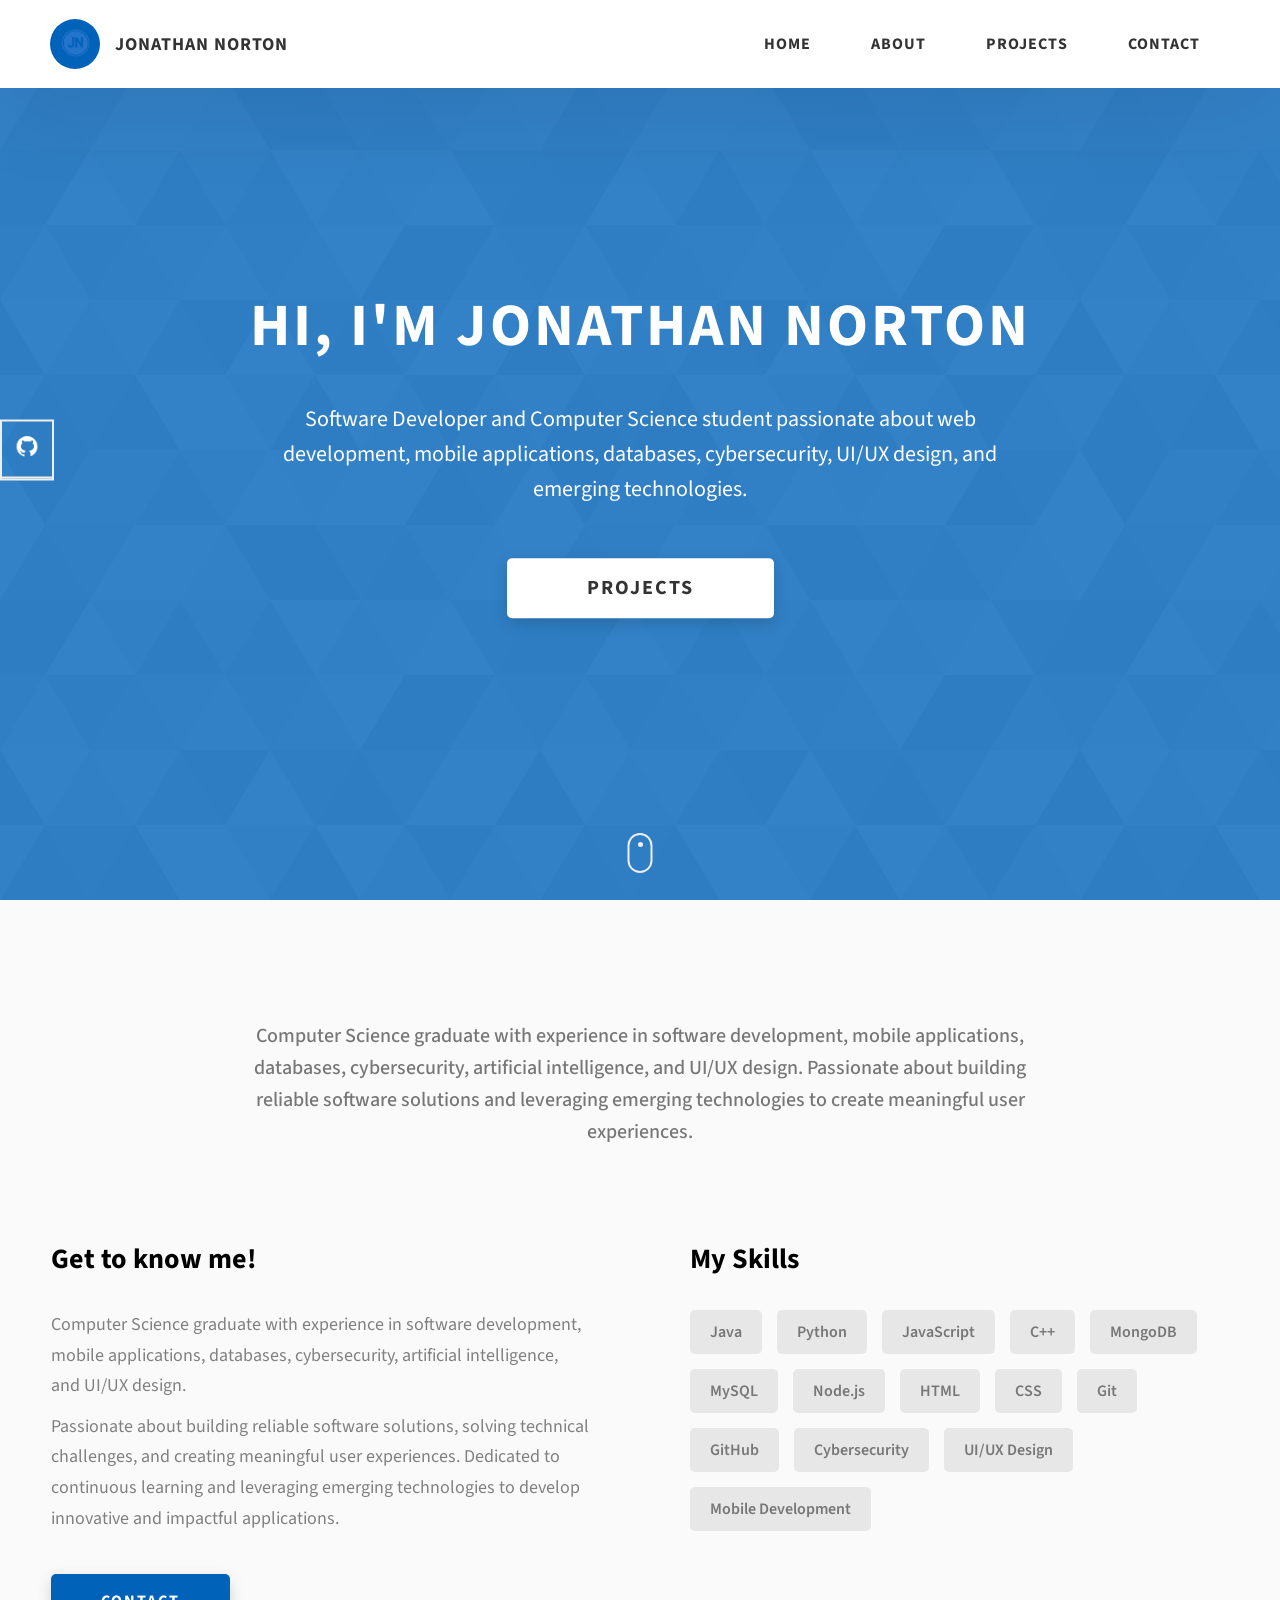
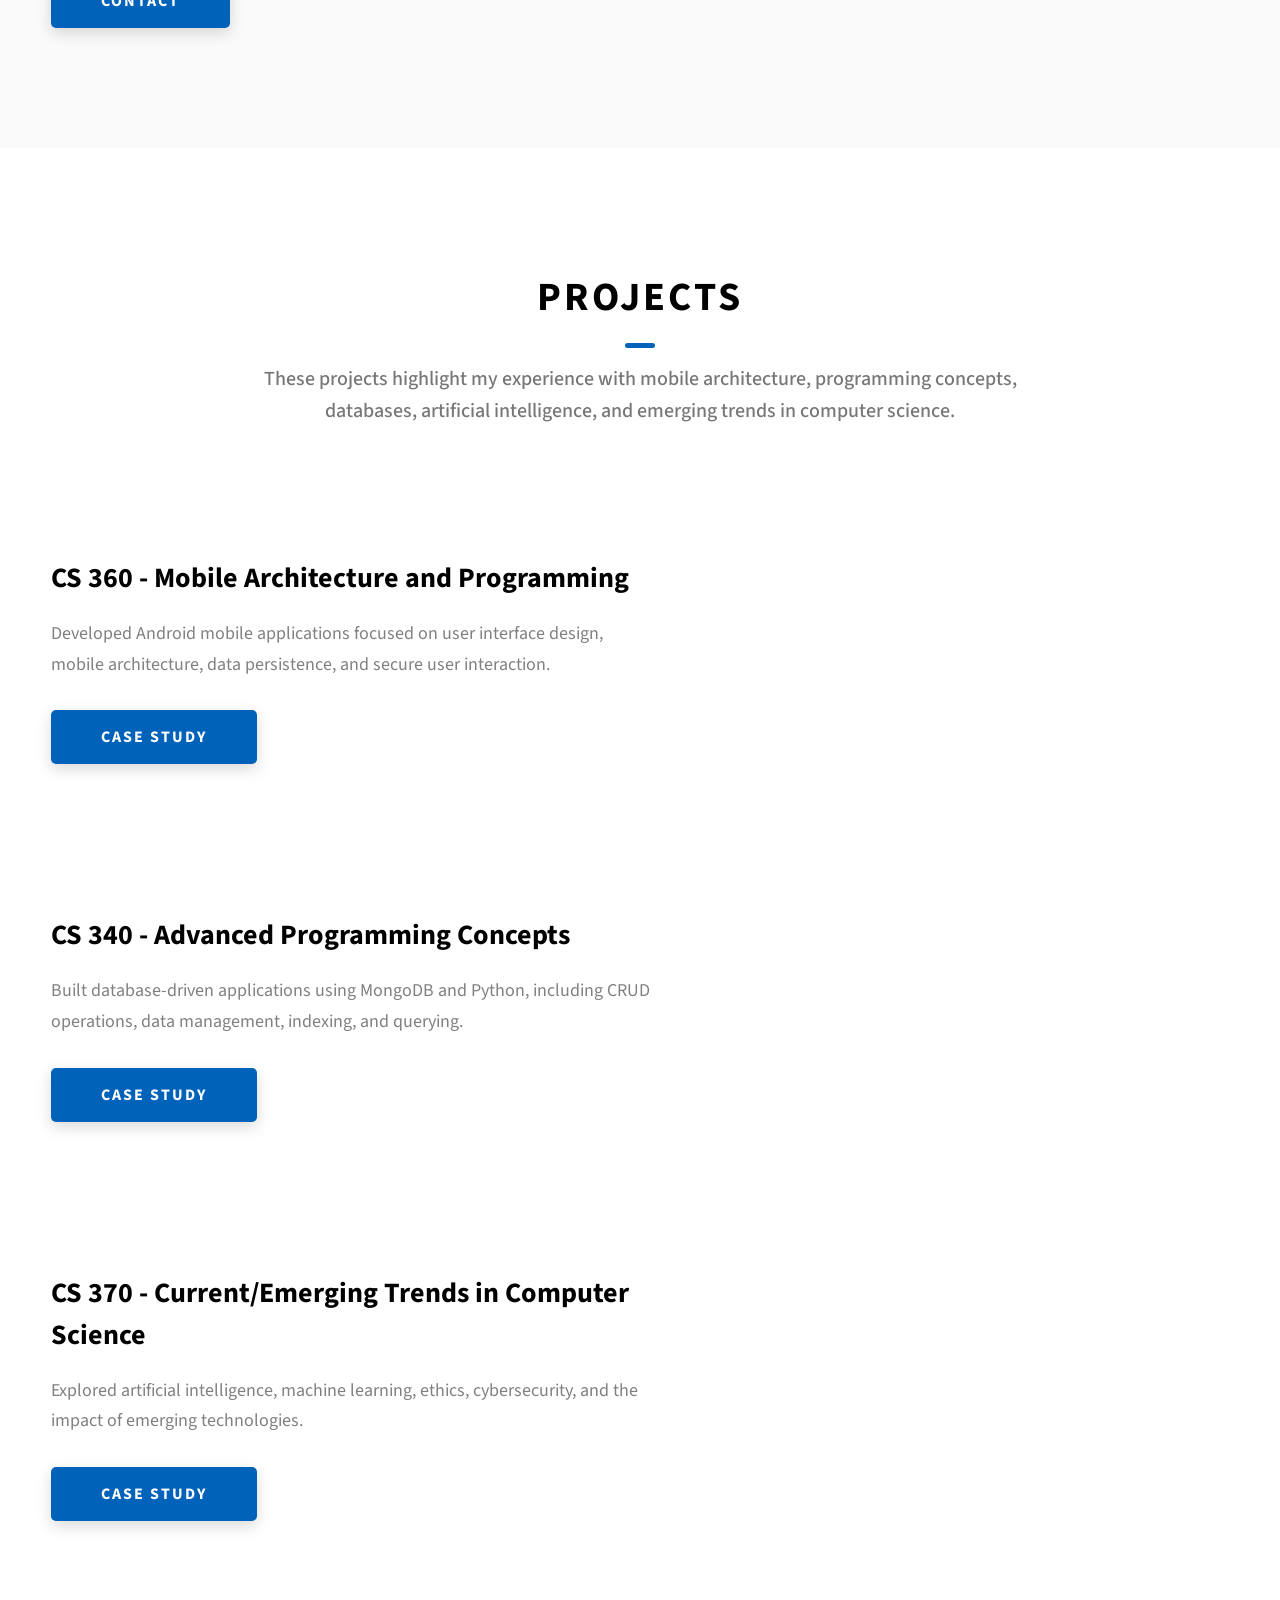
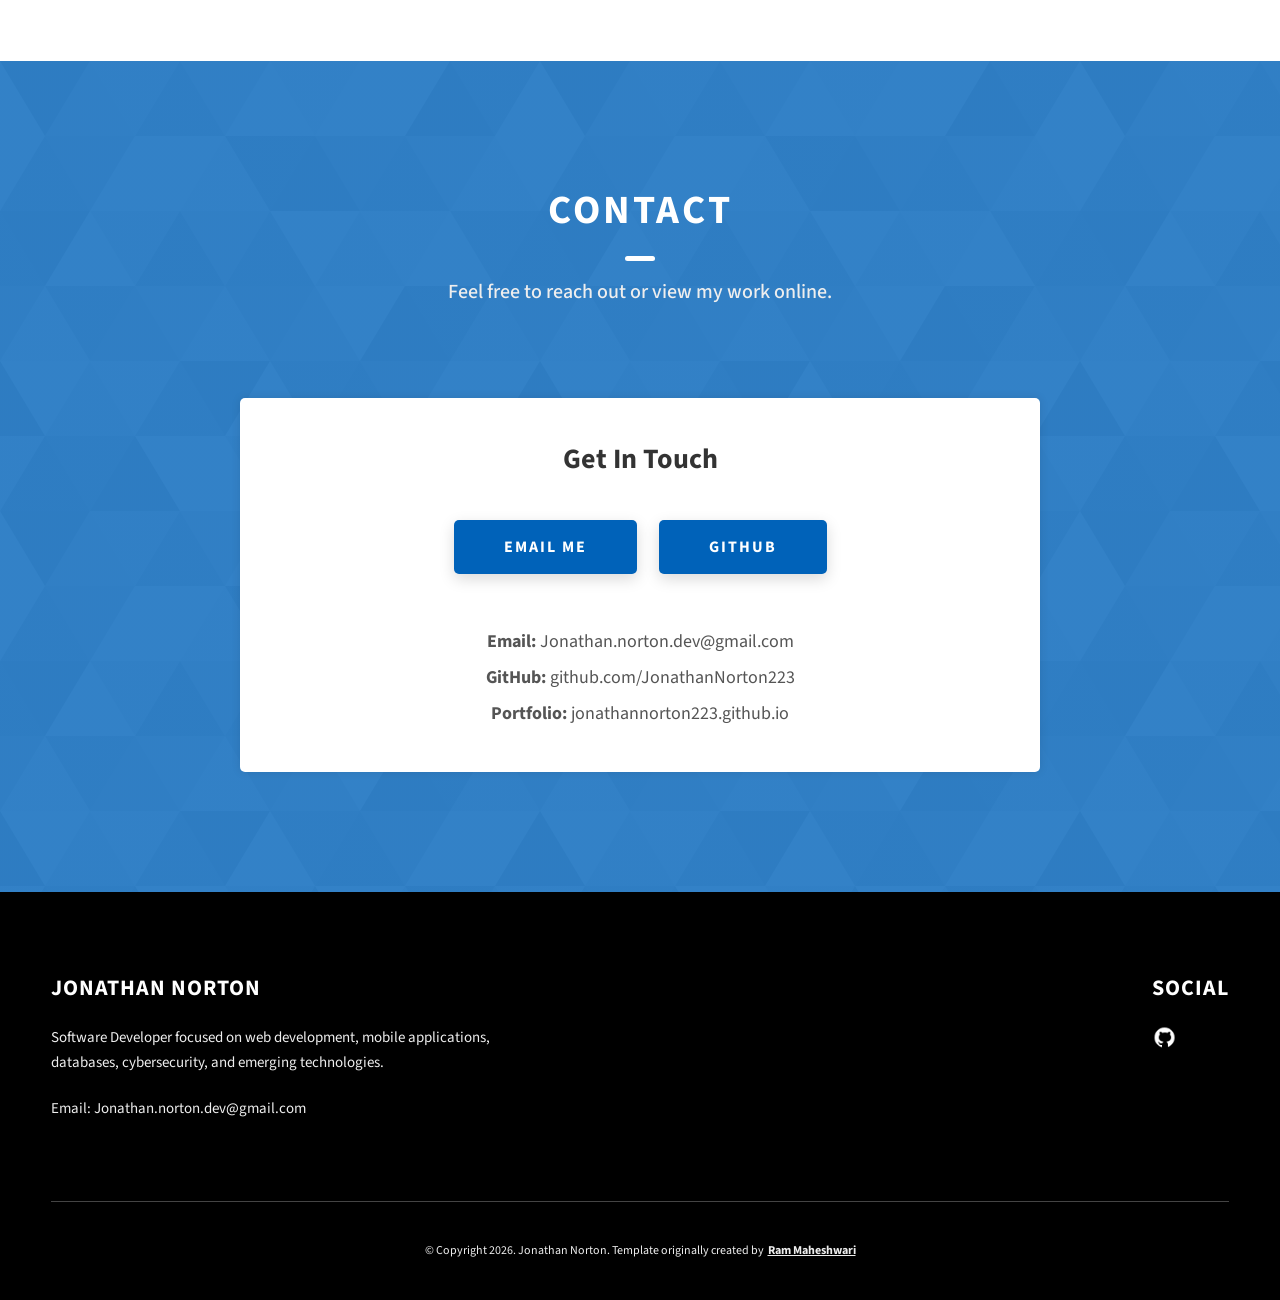
==== index.html @ 24b9eeb7 "Update index.html" ====
<!DOCTYPE html>
<html lang="en">
  <head>
    <meta charset="UTF-8" />
    <meta name="viewport" content="width=device-width, initial-scale=1.0" />
    <meta http-equiv="X-UA-Compatible" content="ie=edge" />
    <title>Jonathan Norton | Software Developer</title>
    <meta
      name="description"
      content="Portfolio website for Jonathan Norton, Software Developer"
    />

    <link rel="stylesheet" href="css/style.css" />

    <link rel="preconnect" href="https://fonts.googleapis.com" />
    <link rel="preconnect" href="https://fonts.gstatic.com" crossorigin />
    <link
      href="https://fonts.googleapis.com/css2?family=Source+Sans+Pro:wght@400;600;700;900&display=swap"
      rel="stylesheet"
    />
  </head>

  <body>
    <header class="header">
      <div class="header__content">
        <div class="header__logo-container">
          <div class="header__logo-img-cont">
            <img
              src="./assets/png/john-doe.png"
              alt="Jonathan Norton Logo Image"
              class="header__logo-img"
            />
          </div>
          <span class="header__logo-sub">Jonathan Norton</span>
        </div>

        <div class="header__main">
          <ul class="header__links">
            <li class="header__link-wrapper">
              <a href="./index.html" class="header__link">Home</a>
            </li>
            <li class="header__link-wrapper">
              <a href="./index.html#about" class="header__link">About</a>
            </li>
            <li class="header__link-wrapper">
              <a href="./index.html#projects" class="header__link">Projects</a>
            </li>
            <li class="header__link-wrapper">
              <a href="./index.html#contact" class="header__link">Contact</a>
            </li>
          </ul>

          <div class="header__main-ham-menu-cont">
            <img
              src="./assets/svg/ham-menu.svg"
              alt="hamburger menu"
              class="header__main-ham-menu"
            />
            <img
              src="./assets/svg/ham-menu-close.svg"
              alt="hamburger menu close"
              class="header__main-ham-menu-close d-none"
            />
          </div>
        </div>
      </div>

      <div class="header__sm-menu">
        <div class="header__sm-menu-content">
          <ul class="header__sm-menu-links">
            <li class="header__sm-menu-link">
              <a href="./index.html">Home</a>
            </li>
            <li class="header__sm-menu-link">
              <a href="./index.html#about">About</a>
            </li>
            <li class="header__sm-menu-link">
              <a href="./index.html#projects">Projects</a>
            </li>
            <li class="header__sm-menu-link">
              <a href="./index.html#contact">Contact</a>
            </li>
          </ul>
        </div>
      </div>
    </header>

    <section class="home-hero">
      <div class="home-hero__content">
        <h1 class="heading-primary">Hi, I'm Jonathan Norton</h1>
        <div class="home-hero__info">
          <p class="text-primary">
            Software Developer and Computer Science student passionate about web
            development, mobile applications, databases, cybersecurity, UI/UX
            design, and emerging technologies.
          </p>
        </div>
        <div class="home-hero__cta">
          <a href="./#projects" class="btn btn--bg">Projects</a>
        </div>
      </div>

      <div class="home-hero__socials">
        <div class="home-hero__social">
          <a
            href="https://github.com/JonathanNorton223"
            class="home-hero__social-icon-link"
            target="_blank"
            rel="noreferrer"
          >
            <img
              src="./assets/png/github-ico.png"
              alt="GitHub icon"
              class="home-hero__social-icon"
            />
          </a>
        </div>
      </div>

      <div class="home-hero__mouse-scroll-cont">
        <div class="mouse"></div>
      </div>
    </section>

    <section id="about" class="about sec-pad">
      <div class="main-container">
        <h2 class="heading heading-sec heading-sec__mb-med">
         <span class="heading-sec__sub">
  Computer Science graduate with experience in software development,
  mobile applications, databases, cybersecurity, artificial intelligence,
  and UI/UX design. Passionate about building reliable software solutions
  and leveraging emerging technologies to create meaningful user
  experiences.
</span>
        </h2>

        <div class="about__content">
          <div class="about__content-main">
            <h3 class="about__content-title">Get to know me!</h3>
            <div class="about__content-details">
             <p class="about__content-details-para">
  Computer Science graduate with experience in software development,
  mobile applications, databases, cybersecurity, artificial
  intelligence, and UI/UX design.
</p>

<p class="about__content-details-para">
  Passionate about building reliable software solutions, solving
  technical challenges, and creating meaningful user experiences.
  Dedicated to continuous learning and leveraging emerging
  technologies to develop innovative and impactful applications.
</p>
            </div>
            <a href="./#contact" class="btn btn--med btn--theme dynamicBgClr">
              Contact
            </a>
          </div>

          <div class="about__content-skills">
            <h3 class="about__content-title">My Skills</h3>
            <div class="skills">
              <div class="skills__skill">Java</div>
              <div class="skills__skill">Python</div>
              <div class="skills__skill">JavaScript</div>
              <div class="skills__skill">C++</div>
              <div class="skills__skill">MongoDB</div>
              <div class="skills__skill">MySQL</div>
              <div class="skills__skill">Node.js</div>
              <div class="skills__skill">HTML</div>
              <div class="skills__skill">CSS</div>
              <div class="skills__skill">Git</div>
              <div class="skills__skill">GitHub</div>
              <div class="skills__skill">Cybersecurity</div>
              <div class="skills__skill">UI/UX Design</div>
              <div class="skills__skill">Mobile Development</div>
            </div>
          </div>
        </div>
      </div>
    </section>

    <section id="projects" class="projects sec-pad">
      <div class="main-container">
        <h2 class="heading heading-sec heading-sec__mb-bg">
          <span class="heading-sec__main">Projects</span>
          <span class="heading-sec__sub">
            These projects highlight my experience with mobile architecture,
            programming concepts, databases, artificial intelligence, and
            emerging trends in computer science.
          </span>
        </h2>

        <div class="projects__content">
          <div class="projects__row">
            <div class="projects__row-content">
              <h3 class="projects__row-content-title">
                CS 360 - Mobile Architecture and Programming
              </h3>
              <p class="projects__row-content-desc">
                Developed Android mobile applications focused on user interface
                design, mobile architecture, data persistence, and secure user
                interaction.
              </p>
              <a
                href="./project-1.html"
                class="btn btn--med btn--theme dynamicBgClr"
                target="_blank"
                rel="noreferrer"
              >
                Case Study
              </a>
            </div>
          </div>

          <div class="projects__row">
            <div class="projects__row-content">
              <h3 class="projects__row-content-title">
                CS 340 - Advanced Programming Concepts
              </h3>
              <p class="projects__row-content-desc">
                Built database-driven applications using MongoDB and Python,
                including CRUD operations, data management, indexing, and
                querying.
              </p>
              <a
                href="./project-2.html"
                class="btn btn--med btn--theme dynamicBgClr"
                target="_blank"
                rel="noreferrer"
              >
                Case Study
              </a>
            </div>
          </div>

          <div class="projects__row">
            <div class="projects__row-content">
              <h3 class="projects__row-content-title">
                CS 370 - Current/Emerging Trends in Computer Science
              </h3>
              <p class="projects__row-content-desc">
                Explored artificial intelligence, machine learning, ethics,
                cybersecurity, and the impact of emerging technologies.
              </p>
              <a
                href="./project-3.html"
                class="btn btn--med btn--theme dynamicBgClr"
                target="_blank"
                rel="noreferrer"
              >
                Case Study
              </a>
            </div>
          </div>
        </div>
      </div>
    </section>

    <section id="contact" class="contact sec-pad dynamicBg">
      <div class="main-container">
        <h2 class="heading heading-sec heading-sec__mb-med">
          <span class="heading-sec__main heading-sec__main--lt">Contact</span>
          <span class="heading-sec__sub heading-sec__sub--lt">
            Feel free to reach out or view my work online.
          </span>
        </h2>

        <div class="contact__form-container" style="text-align: center">
          <h3 style="font-size: 2.8rem; margin-bottom: 3rem; color: #333">
            Get In Touch
          </h3>

          <a
            href="mailto:Jonathan.norton.dev@gmail.com"
            class="btn btn--med btn--theme"
            style="margin: 1rem"
          >
            Email Me
          </a>

          <a
            href="https://github.com/JonathanNorton223"
            target="_blank"
            rel="noreferrer"
            class="btn btn--med btn--theme"
            style="margin: 1rem"
          >
            GitHub
          </a>

          <div
            style="
              margin-top: 4rem;
              font-size: 1.8rem;
              color: #555;
              line-height: 2;
            "
          >
            <p><strong>Email:</strong> Jonathan.norton.dev@gmail.com</p>

            <p>
              <strong>GitHub:</strong>
              <a
                href="https://github.com/JonathanNorton223"
                target="_blank"
                rel="noreferrer"
              >
                github.com/JonathanNorton223
              </a>
            </p>

            <p>
              <strong>Portfolio:</strong>
              <a
                href="https://jonathannorton223.github.io"
                target="_blank"
                rel="noreferrer"
              >
                jonathannorton223.github.io
              </a>
            </p>
          </div>
        </div>
      </div>
    </section>

    <footer class="main-footer">
      <div class="main-container">
        <div class="main-footer__upper">
          <div class="main-footer__row main-footer__row-1">
            <h2 class="heading heading-sm main-footer__heading-sm">
              <span>Social</span>
            </h2>

            <div class="main-footer__social-cont">
              <a
                target="_blank"
                rel="noreferrer"
                href="https://github.com/JonathanNorton223"
              >
                <img
                  class="main-footer__icon"
                  src="./assets/png/github-ico.png"
                  alt="GitHub icon"
                />
              </a>
            </div>
          </div>

          <div class="main-footer__row main-footer__row-2">
            <h4 class="heading heading-sm text-lt">Jonathan Norton</h4>
            <p class="main-footer__short-desc">
              Software Developer focused on web development, mobile
              applications, databases, cybersecurity, and emerging technologies.
            </p>
            <p class="main-footer__short-desc">
              Email: Jonathan.norton.dev@gmail.com
            </p>
          </div>
        </div>

        <div class="main-footer__lower">
          &copy; Copyright 2026. Jonathan Norton.
          Template originally created by
          <a rel="noreferrer" target="_blank" href="https://rammaheshwari.com">
            Ram Maheshwari
          </a>
        </div>
      </div>
    </footer>

    <script src="./index.js"></script>
  </body>
</html>
---- css/style.css ----
/*
0 - 600px:      Phone
600 - 900px:    Tablet portrait
900 - 1200px:   Tablet landscape
[1200 - 1800] is where our normal styles apply
1800px + :      Big desktop
$breakpoint arguement choices:
- phone
- tab-port
- tab-land
- big-desktop

Inside media queries 1em is always 16px i.e 1em = 16px at every screen size only inside media queries
*/
*,
*::after,
*::before {
  margin: 0;
  padding: 0;
  box-sizing: inherit;
  font-family: inherit; }

html {
  font-size: 62.5%;
  scroll-behavior: smooth; }
  @media only screen and (max-width: 75em) {
    html {
      font-size: 59%; } }
  @media only screen and (max-width: 56.25em) {
    html {
      font-size: 56%; } }
  @media only screen and (min-width: 112.5em) {
    html {
      font-size: 65%; } }

body {
  box-sizing: border-box;
  position: relative;
  line-height: 1.5;
  font-family: sans-serif;
  overflow-x: hidden;
  overflow-y: scroll;
  font-family: 'Source Sans Pro', sans-serif; }

a {
  text-decoration: none;
  color: inherit; }

li {
  list-style: none; }

input:focus,
button:focus,
a:focus,
textarea:focus {
  outline: none; }

button {
  border: none;
  cursor: pointer; }

textarea {
  resize: none; }

.heading-primary {
  font-size: 6rem;
  text-transform: uppercase;
  letter-spacing: 3px;
  text-align: center; }
  @media only screen and (max-width: 37.5em) {
    .heading-primary {
      font-size: 4.5rem; } }

.heading-sec__mb-bg {
  margin-bottom: 11rem; }
  @media only screen and (max-width: 56.25em) {
    .heading-sec__mb-bg {
      margin-bottom: 8rem; } }

.heading-sec__mb-med {
  margin-bottom: 9rem; }
  @media only screen and (max-width: 56.25em) {
    .heading-sec__mb-med {
      margin-bottom: 8rem; } }

.heading-sec__main {
  display: block;
  font-size: 4rem;
  text-transform: uppercase;
  letter-spacing: 1px;
  letter-spacing: 3px;
  text-align: center;
  margin-bottom: 3.5rem;
  position: relative; }
  .heading-sec__main--lt {
    color: #fff; }
    .heading-sec__main--lt::after {
      content: '';
      background: #fff !important; }
  .heading-sec__main::after {
    content: '';
    position: absolute;
    top: calc(100% + 1.5rem);
    height: 5px;
    width: 3rem;
    background: #0062b9;
    left: 50%;
    transform: translateX(-50%);
    border-radius: 5px; }
    @media only screen and (max-width: 37.5em) {
      .heading-sec__main::after {
        top: calc(100% + 1.2rem); } }

.heading-sec__sub {
  display: block;
  text-align: center;
  color: #777;
  font-size: 2rem;
  font-weight: 500;
  max-width: 80rem;
  margin: auto;
  line-height: 1.6; }
  @media only screen and (max-width: 37.5em) {
    .heading-sec__sub {
      font-size: 1.8rem; } }
  .heading-sec__sub--lt {
    color: #eee; }

.heading-sm {
  font-size: 2.2rem;
  text-transform: uppercase;
  letter-spacing: 1px; }

.main-container {
  max-width: 120rem;
  margin: auto;
  width: 92%; }

.btn {
  background: #fff;
  color: #333;
  text-transform: uppercase;
  letter-spacing: 2px;
  display: inline-block;
  font-weight: 700;
  border-radius: 5px;
  box-shadow: 0 5px 15px 0 rgba(0, 0, 0, 0.15);
  transition: transform .3s; }
  .btn:hover {
    transform: translateY(-3px); }
  .btn--bg {
    padding: 1.5rem 8rem;
    font-size: 2rem; }
  .btn--med {
    padding: 1.5rem 5rem;
    font-size: 1.6rem; }
  .btn--theme {
    background: #0062b9;
    color: #fff; }
  .btn--theme-inv {
    color: #0062b9;
    background: #fff;
    border: 2px solid #0062b9;
    box-shadow: none;
    padding: calc(1.5rem - 2px) calc(5rem - 2px); }

.sec-pad {
  padding: 12rem 0; }
  @media only screen and (max-width: 56.25em) {
    .sec-pad {
      padding: 8rem 0; } }

.text-primary {
  color: #fff;
  font-size: 2.2rem;
  text-align: center;
  width: 100%;
  line-height: 1.6; }
  @media only screen and (max-width: 37.5em) {
    .text-primary {
      font-size: 2rem; } }

.d-none {
  display: none; }

.home-hero {
  color: #fff;
  background: linear-gradient(to right, rgba(0, 98, 185, 0.8), rgba(0, 98, 185, 0.8)), url(../../assets/svg/common-bg.svg);
  background-position: center;
  height: 100vh;
  min-height: 80rem;
  max-height: 120rem;
  position: relative; }
  @media only screen and (max-width: 37.5em) {
    .home-hero {
      height: unset;
      min-height: unset; } }
  .home-hero__socials {
    position: absolute;
    top: 50%;
    border: 2px solid #eee;
    border-left: 2px solid #eee;
    transform: translateY(-50%); }
    @media only screen and (max-width: 56.25em) {
      .home-hero__socials {
        display: none; } }
  .home-hero__mouse-scroll-cont {
    position: absolute;
    bottom: 3%;
    left: 50%;
    transform: translateX(-50%); }
    @media only screen and (max-width: 37.5em) {
      .home-hero__mouse-scroll-cont {
        display: none; } }
  .home-hero__social {
    width: 5rem; }
  .home-hero__social-icon-link {
    width: 100%;
    display: block;
    padding: 1.2rem;
    border-bottom: 2px solid #eee;
    transition: background .3s; }
    .home-hero__social-icon-link:hover {
      background: rgba(255, 255, 255, 0.1); }
    .home-hero__social-icon-link--bd-none {
      border-bottom: 0; }
  .home-hero__social-icon {
    width: 100%; }
  .home-hero__content {
    position: absolute;
    top: 50%;
    left: 50%;
    transform: translate(-50%, -50%);
    max-width: 90rem;
    width: 92%; }
    @media only screen and (max-width: 37.5em) {
      .home-hero__content {
        padding: 19rem 0 13rem 0;
        margin: auto;
        position: static;
        transform: translate(0, 0); } }
  .home-hero__info {
    margin: 3rem auto 0 auto;
    max-width: 80rem; }
  .home-hero__cta {
    margin-top: 5rem;
    text-align: center; }

.about {
  background: #fafafa; }
  .about__content {
    display: grid;
    grid-template-columns: 1fr 1fr;
    grid-gap: 10rem; }
    @media only screen and (max-width: 56.25em) {
      .about__content {
        grid-template-columns: 1fr;
        grid-gap: 8rem; } }
    .about__content-title {
      font-weight: 700;
      font-size: 2.8rem;
      margin-bottom: 3rem; }
      @media only screen and (max-width: 37.5em) {
        .about__content-title {
          font-size: 2.4rem; } }
    .about__content-details-para {
      font-size: 1.8rem;
      color: grey;
      max-width: 60rem;
      line-height: 1.7;
      margin-bottom: 1rem; }
      .about__content-details-para--hl {
        font-weight: 700;
        margin: 0 3px; }
      .about__content-details-para:last-child {
        margin-bottom: 4rem; }

.projects__row {
  display: grid;
  grid-template-columns: 1.5fr 1fr;
  grid-gap: 5rem;
  margin-bottom: 11rem; }
  @media only screen and (max-width: 56.25em) {
    .projects__row {
      grid-template-columns: 1fr;
      grid-gap: 2rem;
      margin-bottom: 8rem; } }
  @media only screen and (max-width: 56.25em) {
    .projects__row {
      text-align: center; } }
  .projects__row:last-child {
    margin-bottom: 0; }
  .projects__row-img-cont {
    overflow: hidden; }
  .projects__row-img {
    width: 100%;
    display: block;
    object-fit: cover; }
  .projects__row-content {
    padding: 2rem 0;
    display: flex;
    justify-content: center;
    flex-direction: column;
    align-items: flex-start; }
    @media only screen and (max-width: 56.25em) {
      .projects__row-content {
        align-items: center; } }
    .projects__row-content-title {
      font-weight: 700;
      font-size: 2.8rem;
      margin-bottom: 2rem; }
      @media only screen and (max-width: 37.5em) {
        .projects__row-content-title {
          font-size: 2.4rem; } }
    .projects__row-content-desc {
      font-size: 1.8rem;
      color: grey;
      max-width: 60rem;
      line-height: 1.7;
      margin-bottom: 3rem; }
      @media only screen and (max-width: 37.5em) {
        .projects__row-content-desc {
          font-size: 1.7rem; } }

.contact {
  background: linear-gradient(to right, rgba(0, 98, 185, 0.8), rgba(0, 98, 185, 0.8)), url(../../assets/svg/common-bg.svg);
  background-size: cover;
  background-position: center; }
  .contact__form-container {
    box-shadow: 0 0 10px rgba(0, 0, 0, 0.1);
    background: white;
    padding: 4rem;
    margin-top: 6rem;
    max-width: 80rem;
    text-align: right;
    width: 95%;
    border-radius: 5px;
    margin: 5rem auto 0 auto; }
    @media only screen and (max-width: 37.5em) {
      .contact__form-container {
        padding: 3rem; } }
  .contact__form-field {
    margin-bottom: 4rem; }
    @media only screen and (max-width: 37.5em) {
      .contact__form-field {
        margin-bottom: 3rem; } }
  .contact__form-label {
    color: #666;
    font-size: 1.4rem;
    letter-spacing: 1px;
    font-weight: 700;
    margin-bottom: 1rem;
    display: block;
    text-align: left; }
  .contact__form-input {
    color: #333;
    padding: 2rem;
    width: 100%;
    border: 1px solid #ebebeb;
    font-size: 1.6rem;
    letter-spacing: 0px;
    background: #f0f0f0;
    border-radius: 5px;
    font-weight: 600;
    /* Code for Modern Browsers */
    /* Code for WebKit, Blink, Edge */
    /* Code for Internet Explorer 10-11 */
    /* Code for Microsoft Edge */
    /* Code for Mozilla Firefox 4 to 18 */
    /* Code for Mozilla Firefox 19+ */ }
    .contact__form-input::placeholder {
      color: #999;
      font-weight: 600;
      font-size: 1.6rem; }
    .contact__form-input::-webkit-input-placeholder {
      color: #999;
      font-weight: 600;
      font-size: 1.6rem; }
    .contact__form-input:-ms-input-placeholder {
      color: #999;
      font-weight: 600;
      font-size: 1.6rem; }
    .contact__form-input::-ms-input-placeholder {
      color: #999;
      font-weight: 600;
      font-size: 1.6rem; }
    .contact__form-input:-moz-placeholder {
      opacity: 1;
      color: #999;
      font-weight: 600;
      font-size: 1.6rem; }
    .contact__form-input::-moz-placeholder {
      opacity: 1;
      color: #999;
      font-weight: 600;
      font-size: 1.6rem; }
  .contact__btn {
    width: 30%;
    padding: 2rem 4rem;
    font-size: 1.6rem; }
    @media only screen and (max-width: 37.5em) {
      .contact__btn {
        width: 100%; } }

.project-cs-hero {
  color: #fff;
  background: linear-gradient(to right, rgba(0, 98, 185, 0.8), rgba(0, 98, 185, 0.8)), url(../../assets/svg/common-bg.svg);
  background-size: cover;
  background-position: center;
  position: relative; }
  @media only screen and (max-width: 37.5em) {
    .project-cs-hero {
      height: unset;
      min-height: unset; } }
  .project-cs-hero__content {
    padding: 25rem 0 17rem 0;
    max-width: 90rem;
    width: 92%;
    margin: auto; }
    @media only screen and (max-width: 37.5em) {
      .project-cs-hero__content {
        padding: 19rem 0 13rem 0;
        margin: auto;
        position: static;
        transform: translate(0, 0); } }
  .project-cs-hero__info {
    margin: 3rem auto 0 auto;
    max-width: 80rem; }
  .project-cs-hero__cta {
    margin-top: 5rem;
    text-align: center; }

.project-details__content {
  padding: 8rem 0;
  max-width: 90rem;
  margin: auto; }
  .project-details__content-title {
    font-weight: 700;
    font-size: 2.8rem;
    margin-bottom: 3rem; }
    @media only screen and (max-width: 37.5em) {
      .project-details__content-title {
        font-size: 2.4rem; } }

.project-details__showcase-img-cont {
  width: 100%;
  margin-bottom: 6rem; }

.project-details__showcase-img {
  width: 100%; }

.project-details__content-main {
  width: 100%;
  max-width: 70rem;
  margin: auto; }

.project-details__desc {
  margin: 0 0 7rem 0; }
  .project-details__desc-para {
    font-size: 1.8rem;
    line-height: 1.7;
    color: grey;
    margin-bottom: 2rem; }

.project-details__tools-used {
  margin: 0 0 7rem 0; }
  .project-details__tools-used-list {
    display: flex;
    flex-wrap: wrap; }
  .project-details__tools-used-item {
    padding: 1rem 2rem;
    margin-bottom: 1.5rem;
    margin-right: 1.5rem;
    font-size: 1.6rem;
    background: rgba(153, 153, 153, 0.2);
    border-radius: 5px;
    font-weight: 600;
    color: #777; }

.project-details__links {
  margin: 0 0; }
  .project-details__links-btn {
    margin-right: 2rem; }
    @media only screen and (max-width: 37.5em) {
      .project-details__links-btn {
        margin-right: 0;
        width: 70%;
        margin-bottom: 2rem;
        text-align: center; } }
    .project-details__links-btn:last-child {
      margin: 0; }
      @media only screen and (max-width: 37.5em) {
        .project-details__links-btn:last-child {
          margin: 0; } }

.header {
  position: fixed;
  width: 100%;
  z-index: 1000;
  background: #000;
  background: #fff;
  box-shadow: 0 10px 100px rgba(0, 0, 0, 0.1); }
  .header__content {
    display: flex;
    align-items: center;
    justify-content: space-between;
    padding: 1rem 5rem; }
    @media only screen and (max-width: 56.25em) {
      .header__content {
        padding: 0 2rem; } }
  .header__logo-container {
    display: flex;
    align-items: center;
    cursor: pointer;
    color: #333;
    transition: color .3s; }
    .header__logo-container:hover {
      color: #0062b9; }
  .header__logo-img-cont {
    width: 5rem;
    height: 5rem;
    border-radius: 50px;
    overflow: hidden;
    margin-right: 1.5rem;
    background: #0062b9; }
    @media only screen and (max-width: 56.25em) {
      .header__logo-img-cont {
        width: 4.5rem;
        height: 4.5rem;
        margin-right: 1.2rem; } }
  .header__logo-img {
    width: 100%;
    height: 100%;
    object-fit: cover;
    object-position: center;
    display: block; }
  .header__logo-sub {
    font-size: 1.8rem;
    text-transform: uppercase;
    font-weight: 700;
    letter-spacing: 1px; }
  .header__links {
    display: flex; }
    @media only screen and (max-width: 37.5em) {
      .header__links {
        display: none; } }
  .header__link {
    padding: 2.2rem 3rem;
    display: inline-block;
    font-size: 1.6rem;
    color: #333;
    text-transform: uppercase;
    letter-spacing: 1px;
    font-weight: 700;
    transition: color .3s; }
    .header__link:hover {
      color: #0062b9; }
    @media only screen and (max-width: 56.25em) {
      .header__link {
        padding: 3rem 1.8rem;
        font-size: 1.5rem; } }
  .header__main-ham-menu-cont {
    display: none;
    width: 3rem;
    padding: 2.2rem 0; }
    @media only screen and (max-width: 37.5em) {
      .header__main-ham-menu-cont {
        display: block; } }
  .header__main-ham-menu {
    width: 100%; }
  .header__main-ham-menu-close {
    width: 100%; }
  .header__sm-menu {
    background: #fff;
    position: absolute;
    width: 100%;
    top: 100%;
    visibility: hidden;
    opacity: 0;
    transition: all .3s;
    box-shadow: 0px 5px 5px 0px rgba(0, 0, 0, 0.1);
    -webkit-box-shadow: 0px 5px 5px 0px rgba(0, 0, 0, 0.1);
    -moz-box-shadow: 0px 5px 5px 0px rgba(0, 0, 0, 0.1); }
    .header__sm-menu--active {
      visibility: hidden;
      opacity: 0; }
      @media only screen and (max-width: 37.5em) {
        .header__sm-menu--active {
          visibility: visible;
          opacity: 1; } }
  .header__sm-menu-link a {
    display: block;
    text-decoration: none;
    padding: 2.5rem 3rem;
    font-size: 1.6rem;
    color: #333;
    text-align: right;
    border-bottom: 1px solid #eee;
    font-weight: 700;
    text-transform: uppercase;
    letter-spacing: 2px;
    transition: color .3s; }
    .header__sm-menu-link a:hover {
      color: #0062b9; }
  .header__sm-menu-link:first-child a {
    border-top: 1px solid #eee; }
  .header__sm-menu-link-last {
    border-bottom: 0; }

.main-footer {
  background: #000;
  color: #fff; }
  .main-footer__upper {
    display: flex;
    justify-content: space-between;
    padding: 8rem 0; }
    @media only screen and (max-width: 56.25em) {
      .main-footer__upper {
        padding: 6rem 0; } }
    @media only screen and (max-width: 37.5em) {
      .main-footer__upper {
        display: block; } }
  .main-footer__row-1 {
    order: 2; }
    @media only screen and (max-width: 56.25em) {
      .main-footer__row-1 {
        margin-bottom: 5rem; } }
  .main-footer__row-2 {
    width: 40%;
    order: 1;
    max-width: 50rem; }
    @media only screen and (max-width: 56.25em) {
      .main-footer__row-2 {
        width: 100%; } }
  .main-footer__short-desc {
    margin-top: 2rem;
    color: #eee;
    font-size: 1.5rem;
    line-height: 1.7; }
  .main-footer__social-cont {
    margin-top: 2rem; }
  .main-footer__icon {
    margin-right: 1rem;
    width: 2.5rem; }
    .main-footer__icon--mr-none {
      margin-right: 0; }
  .main-footer__lower {
    padding: 4rem 0;
    border-top: 1px solid #444;
    color: #eee;
    font-size: 1.2rem;
    text-align: left;
    text-align: center; }
    .main-footer__lower a {
      text-decoration: underline;
      font-weight: bold;
      margin-left: 2px; }
    @media only screen and (max-width: 56.25em) {
      .main-footer__lower {
        padding: 3.5rem 0; } }

.skills {
  display: flex;
  flex-wrap: wrap; }
  .skills__skill {
    padding: 1rem 2rem;
    margin-bottom: 1.5rem;
    margin-right: 1.5rem;
    font-size: 1.6rem;
    background: rgba(153, 153, 153, 0.2);
    border-radius: 5px;
    font-weight: 600;
    color: #777; }

.mouse {
  width: 25px;
  height: 40px;
  border: 2px solid #eee;
  border-radius: 60px;
  position: relative;
  overflow: hidden; }
  .mouse::before {
    content: '';
    width: 5px;
    height: 5px;
    position: absolute;
    top: 7px;
    left: 50%;
    transform: translateX(-50%);
    background-color: #eee;
    border-radius: 50%;
    opacity: 1;
    animation: wheel 1.3s infinite;
    -webkit-animation: wheel 1.3s infinite; }

@keyframes wheel {
  to {
    opacity: 0;
    top: 27px; } }

@-webkit-keyframes wheel {
  to {
    opacity: 0;
    top: 27px; } }
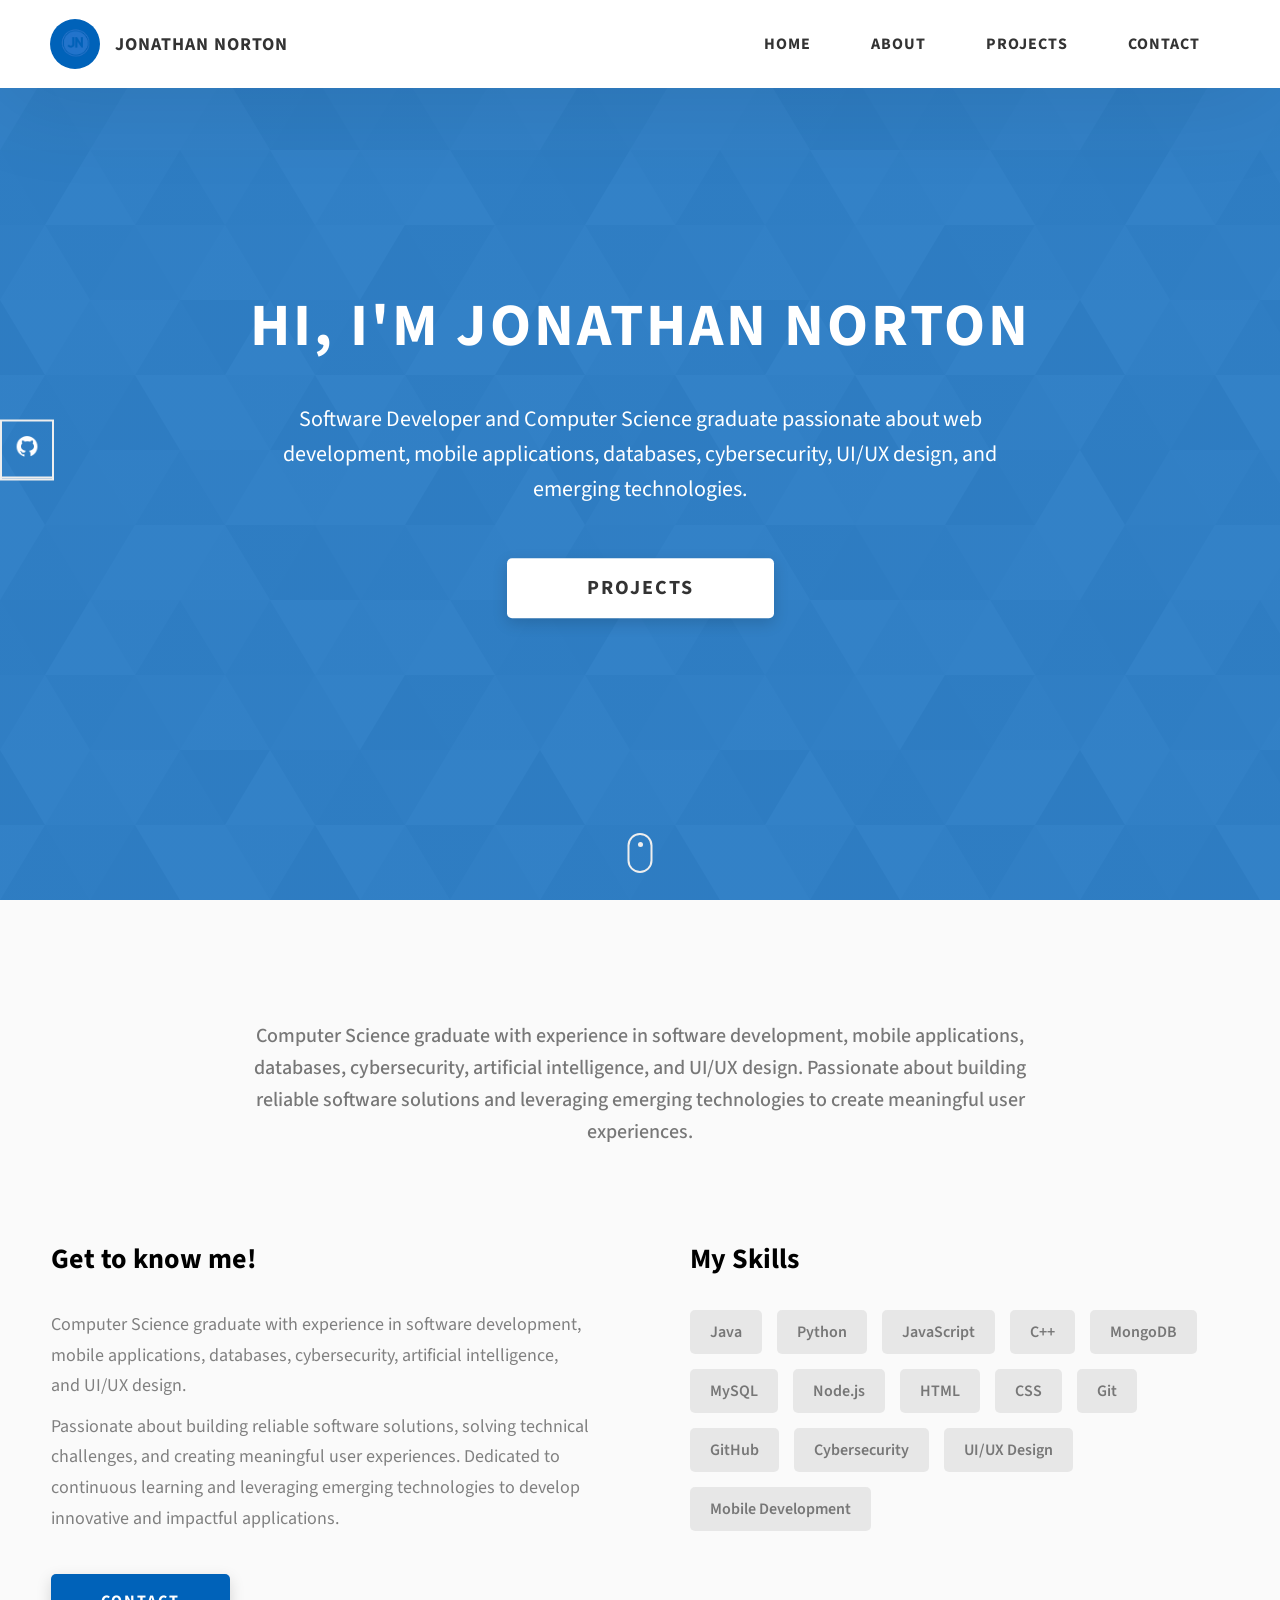
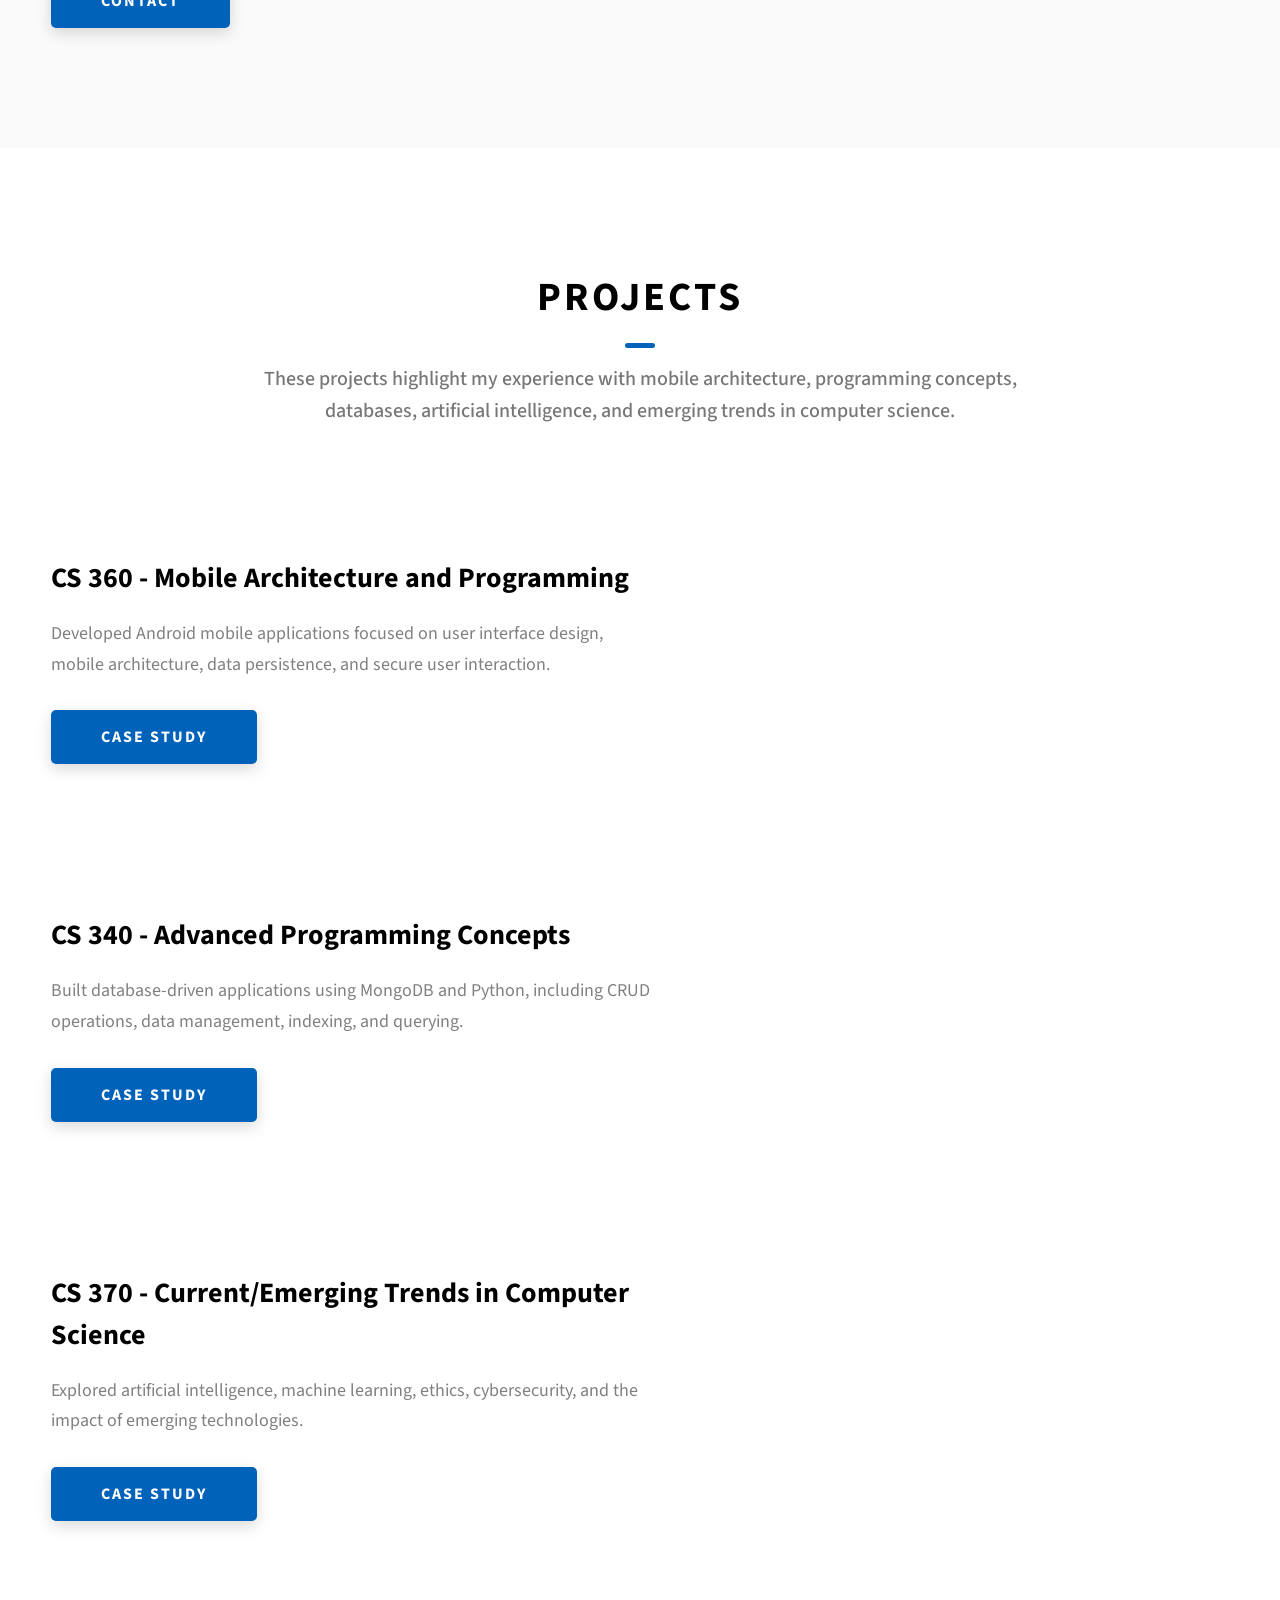
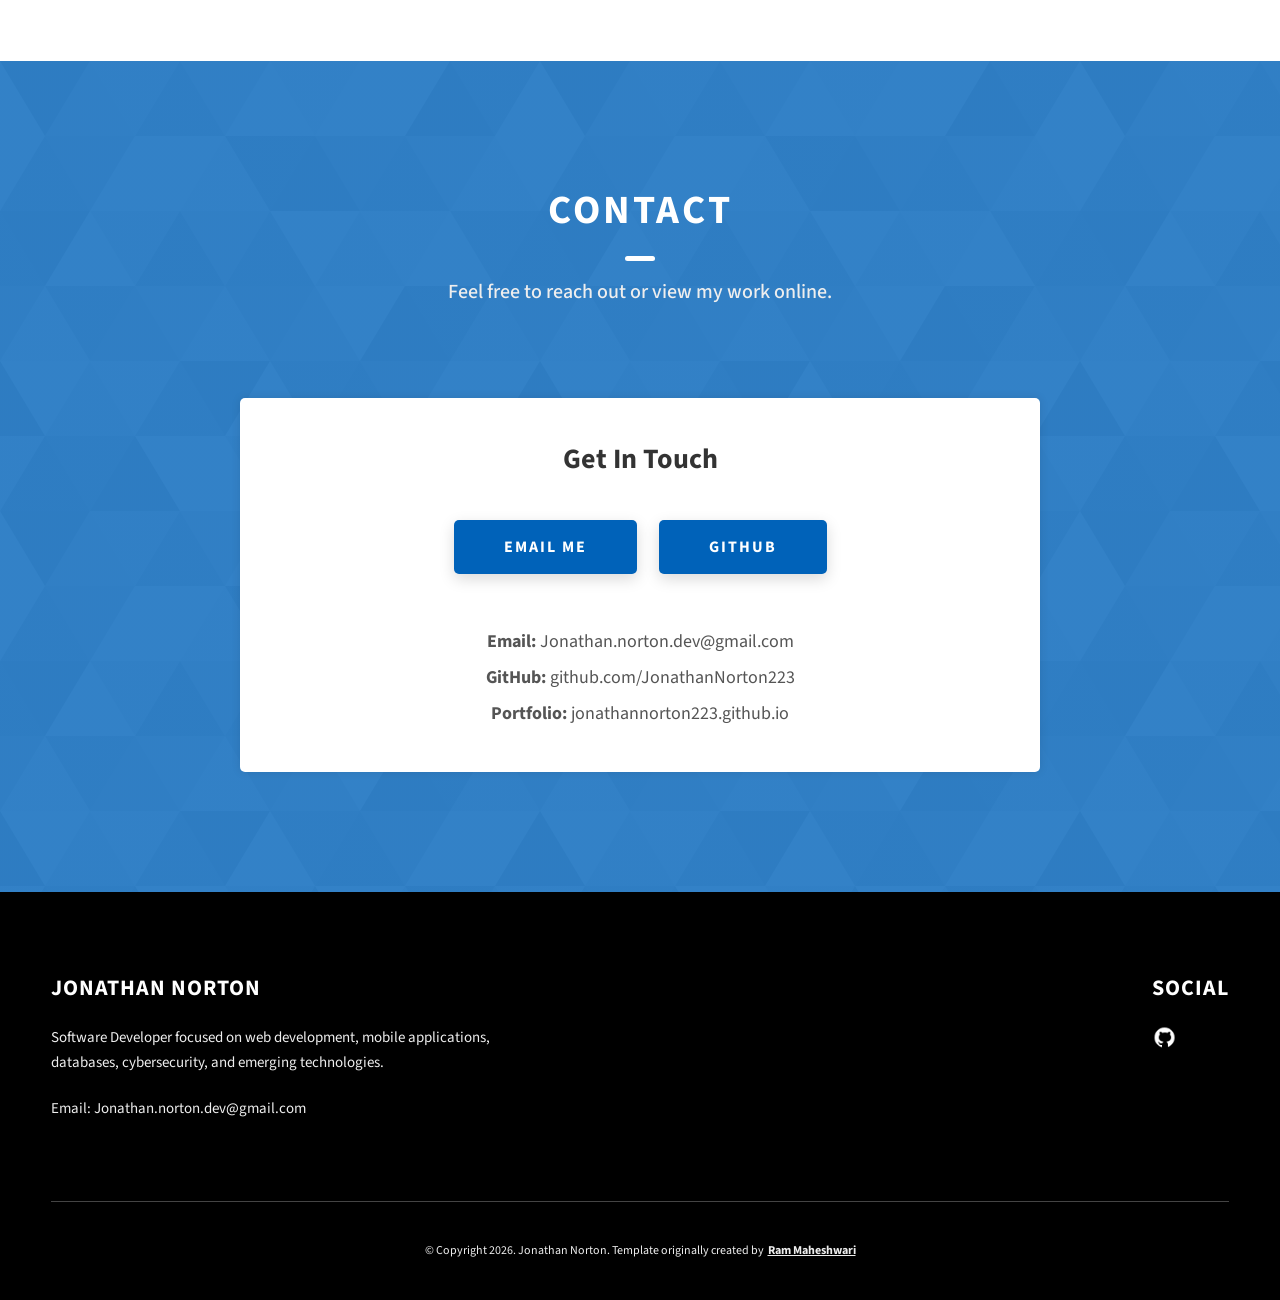
==== commit 907daea8: "Update index.html" ====
--- a/index.html
+++ b/index.html
@@ -90,7 +90,7 @@
         <h1 class="heading-primary">Hi, I'm Jonathan Norton</h1>
         <div class="home-hero__info">
           <p class="text-primary">
-            Software Developer and Computer Science student passionate about web
+            Software Developer and Computer Science graduate passionate about web
             development, mobile applications, databases, cybersecurity, UI/UX
             design, and emerging technologies.
           </p>
@@ -125,12 +125,11 @@
     <section id="about" class="about sec-pad">
       <div class="main-container">
         <h2 class="heading heading-sec heading-sec__mb-med">
-         <span class="heading-sec__sub">
+        <span class="heading-sec__sub">
   Computer Science graduate with experience in software development,
   mobile applications, databases, cybersecurity, artificial intelligence,
   and UI/UX design. Passionate about building reliable software solutions
-  and leveraging emerging technologies to create meaningful user
-  experiences.
+  and leveraging emerging technologies to create meaningful user experiences.
 </span>
         </h2>
 
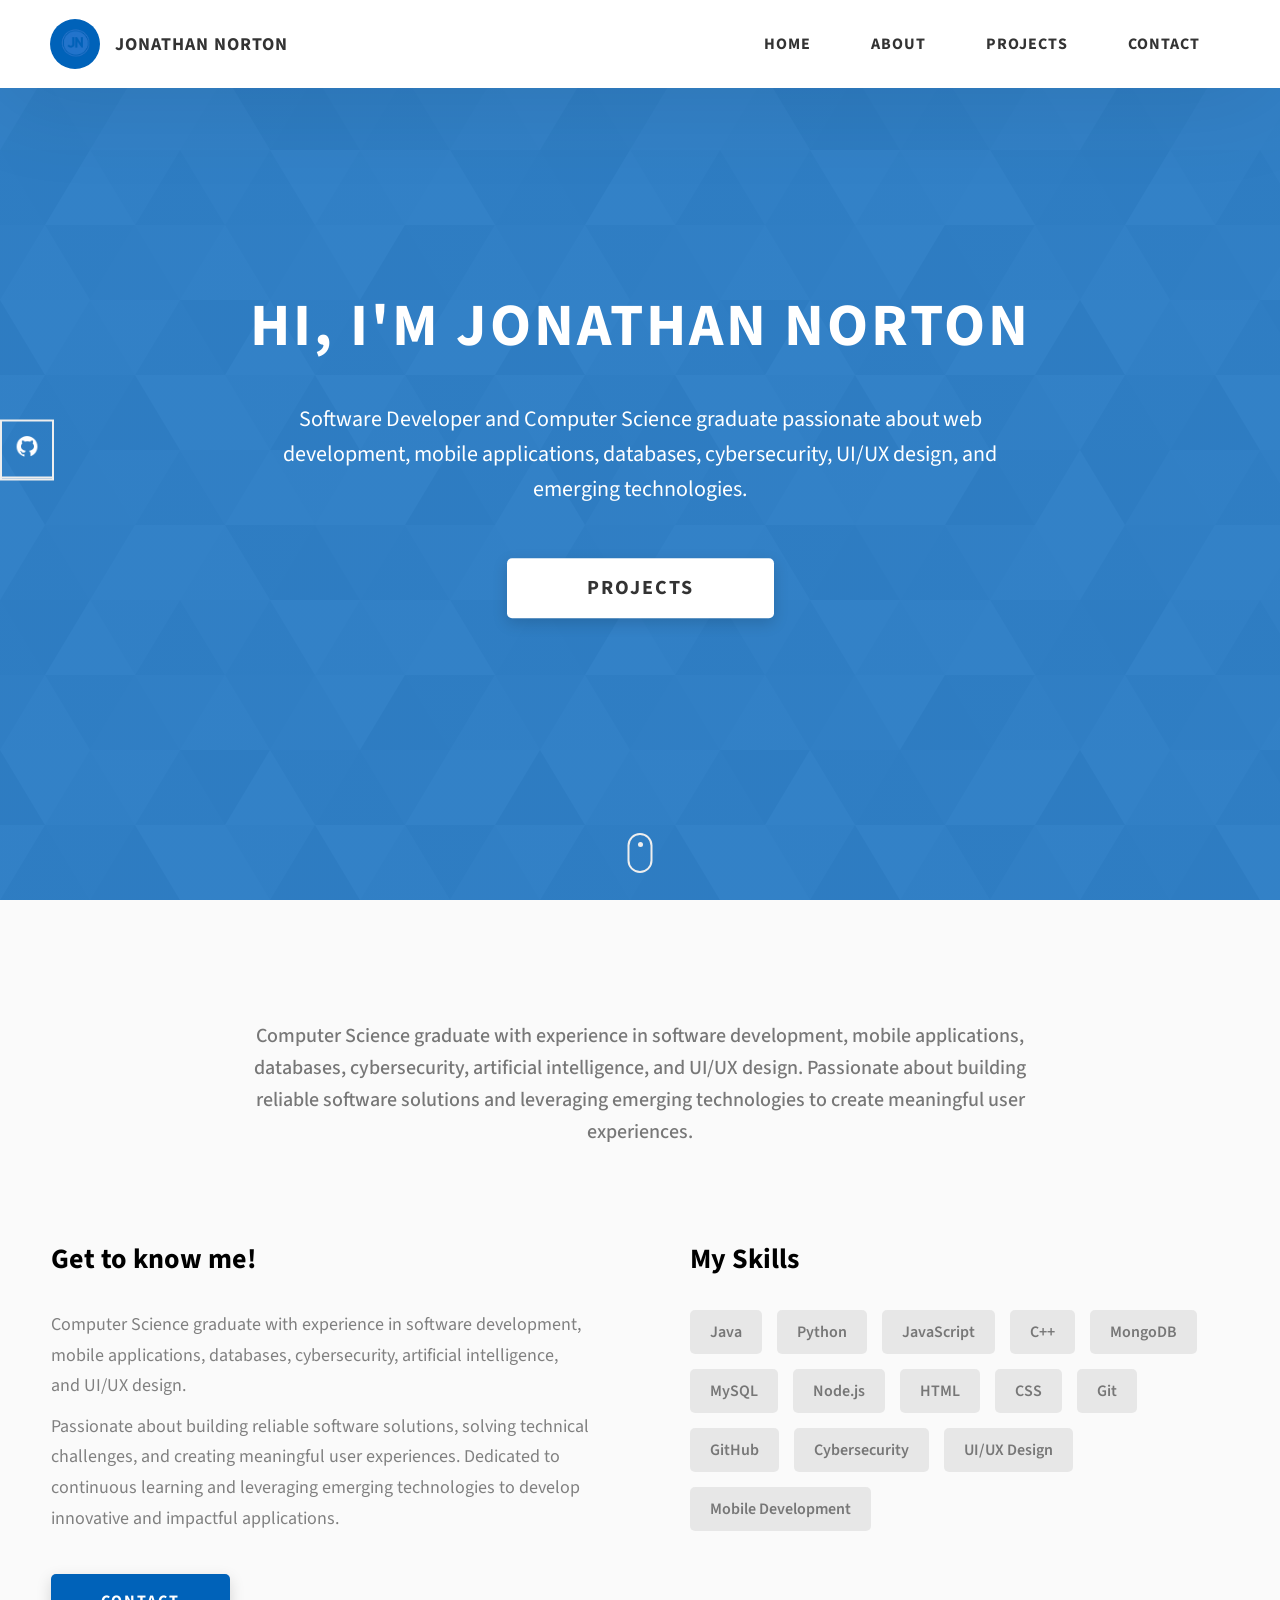
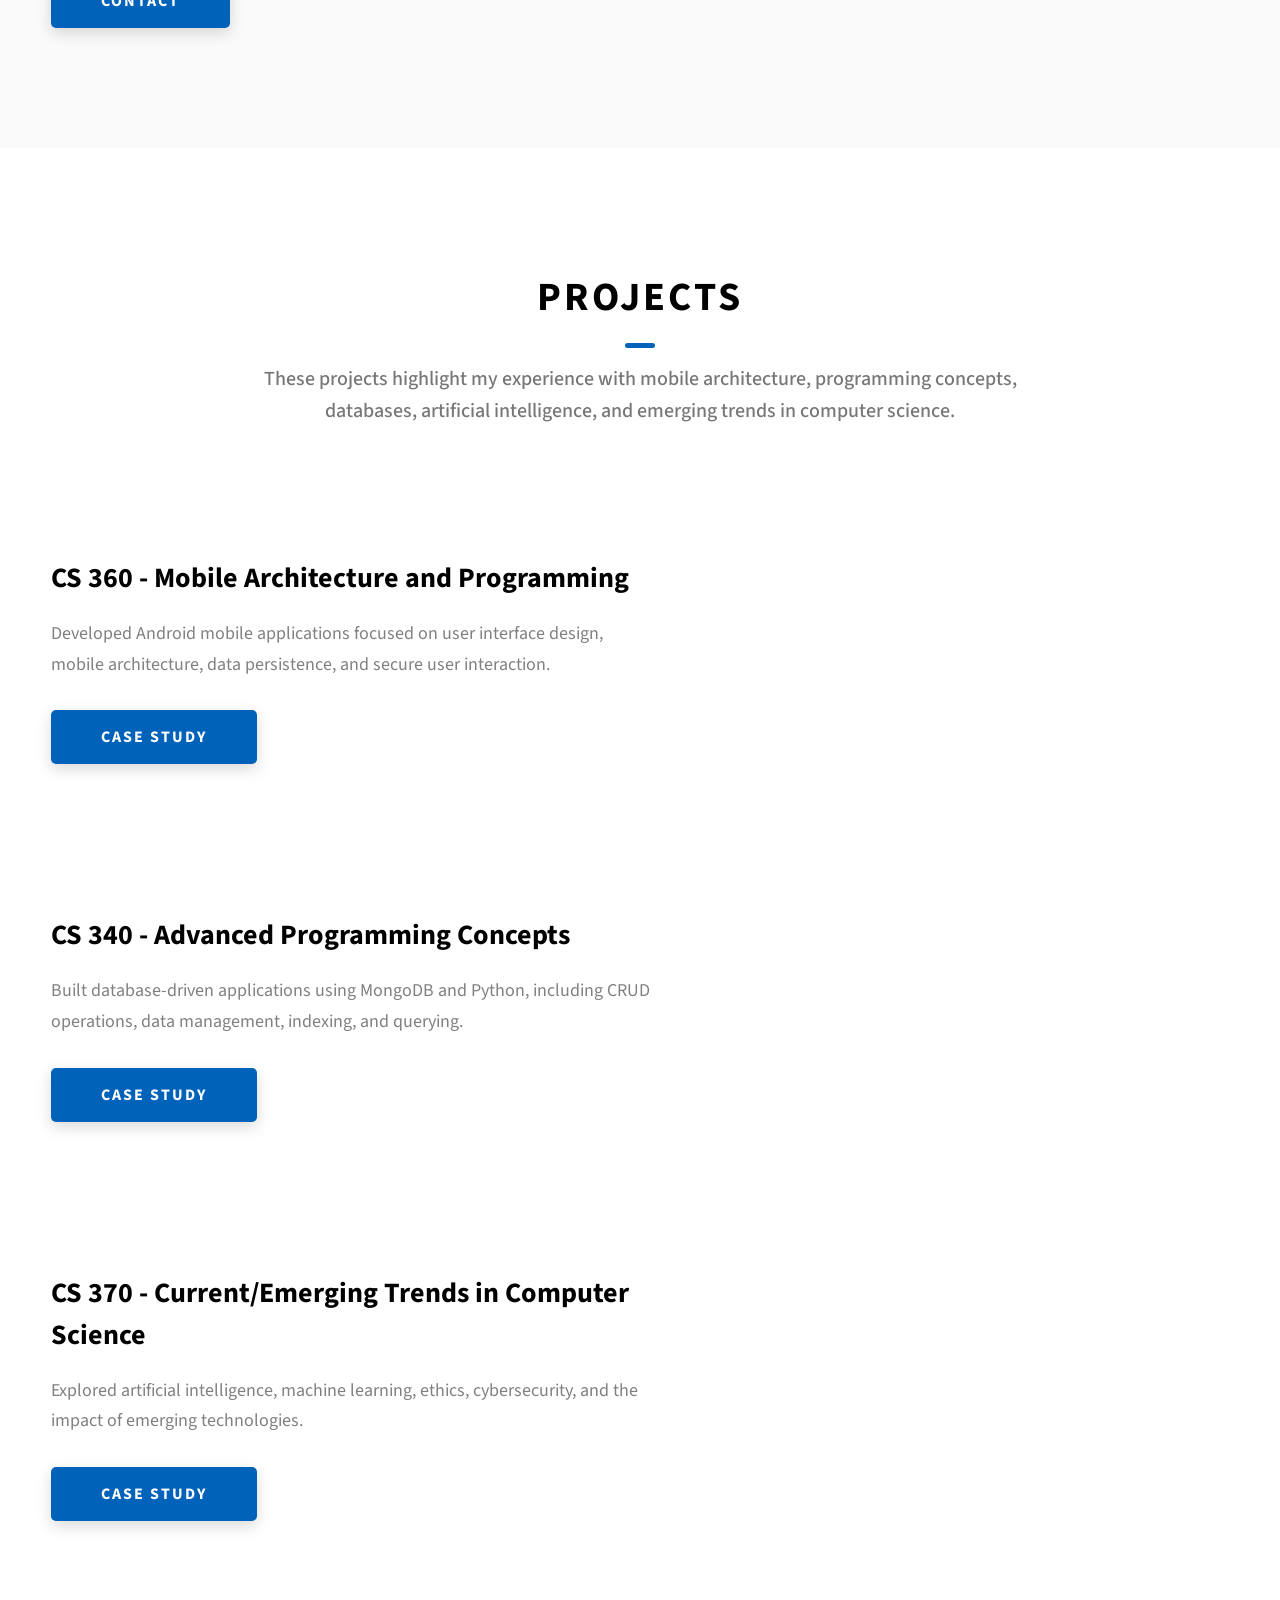
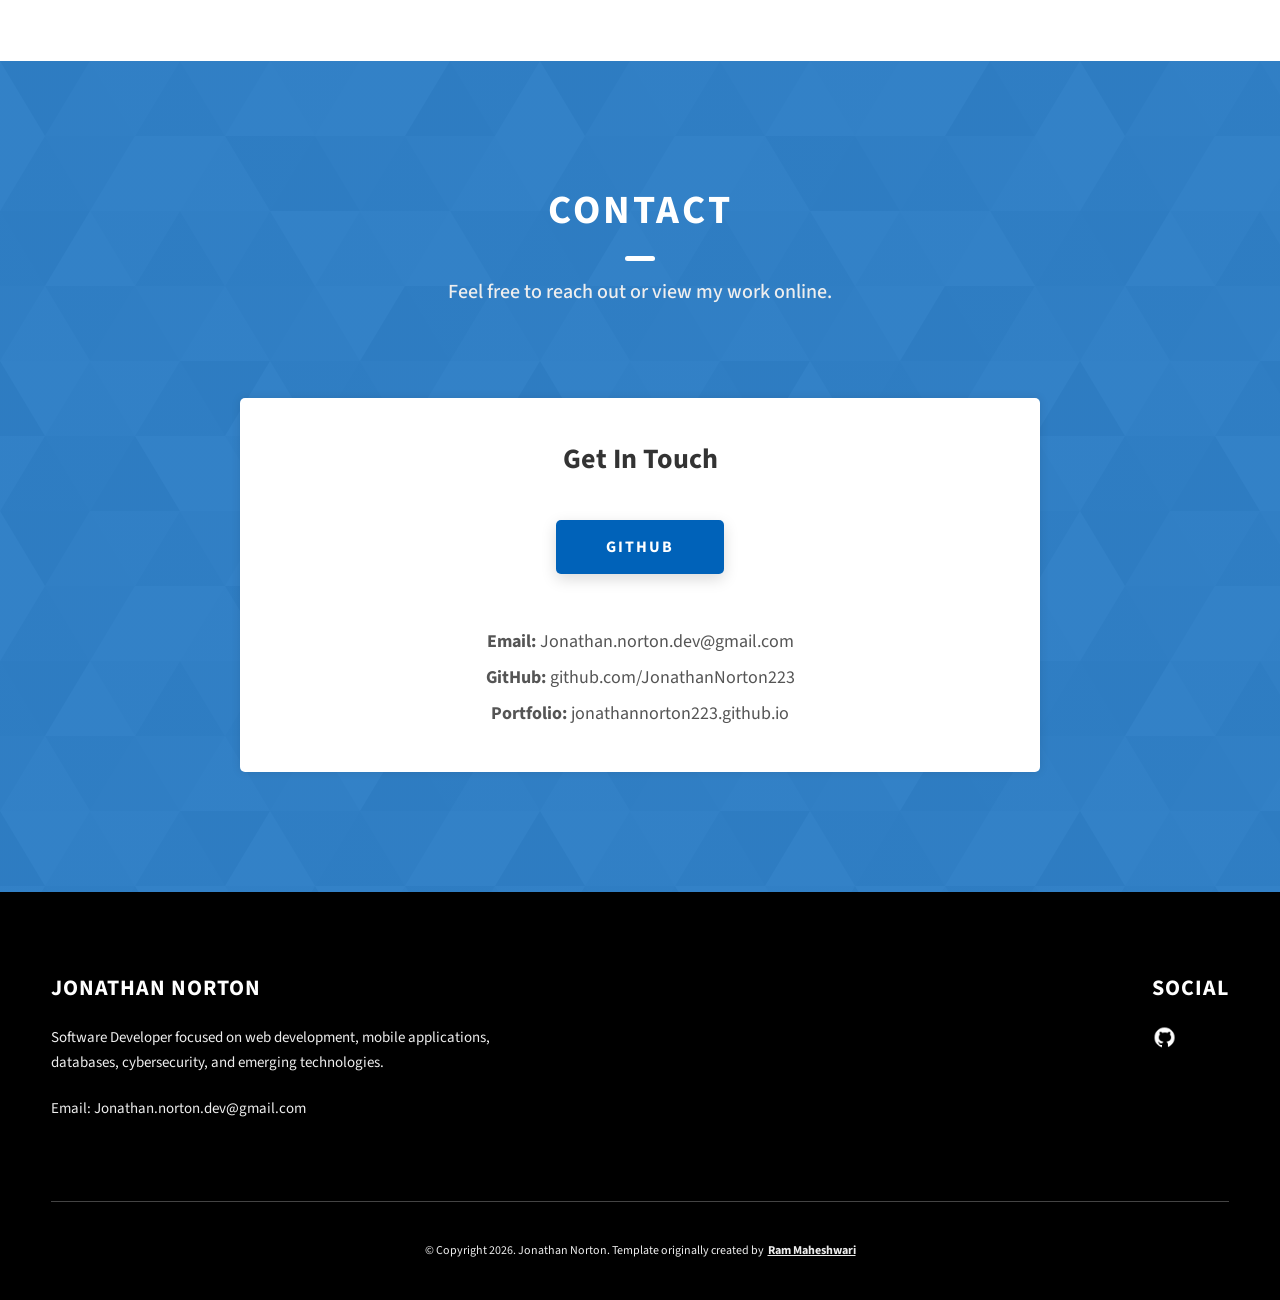
==== commit fd324dd7: "Update index.html" ====
--- a/index.html
+++ b/index.html
@@ -270,14 +270,6 @@
           </h3>
 
           <a
-            href="mailto:Jonathan.norton.dev@gmail.com"
-            class="btn btn--med btn--theme"
-            style="margin: 1rem"
-          >
-            Email Me
-          </a>
-
-          <a
             href="https://github.com/JonathanNorton223"
             target="_blank"
             rel="noreferrer"
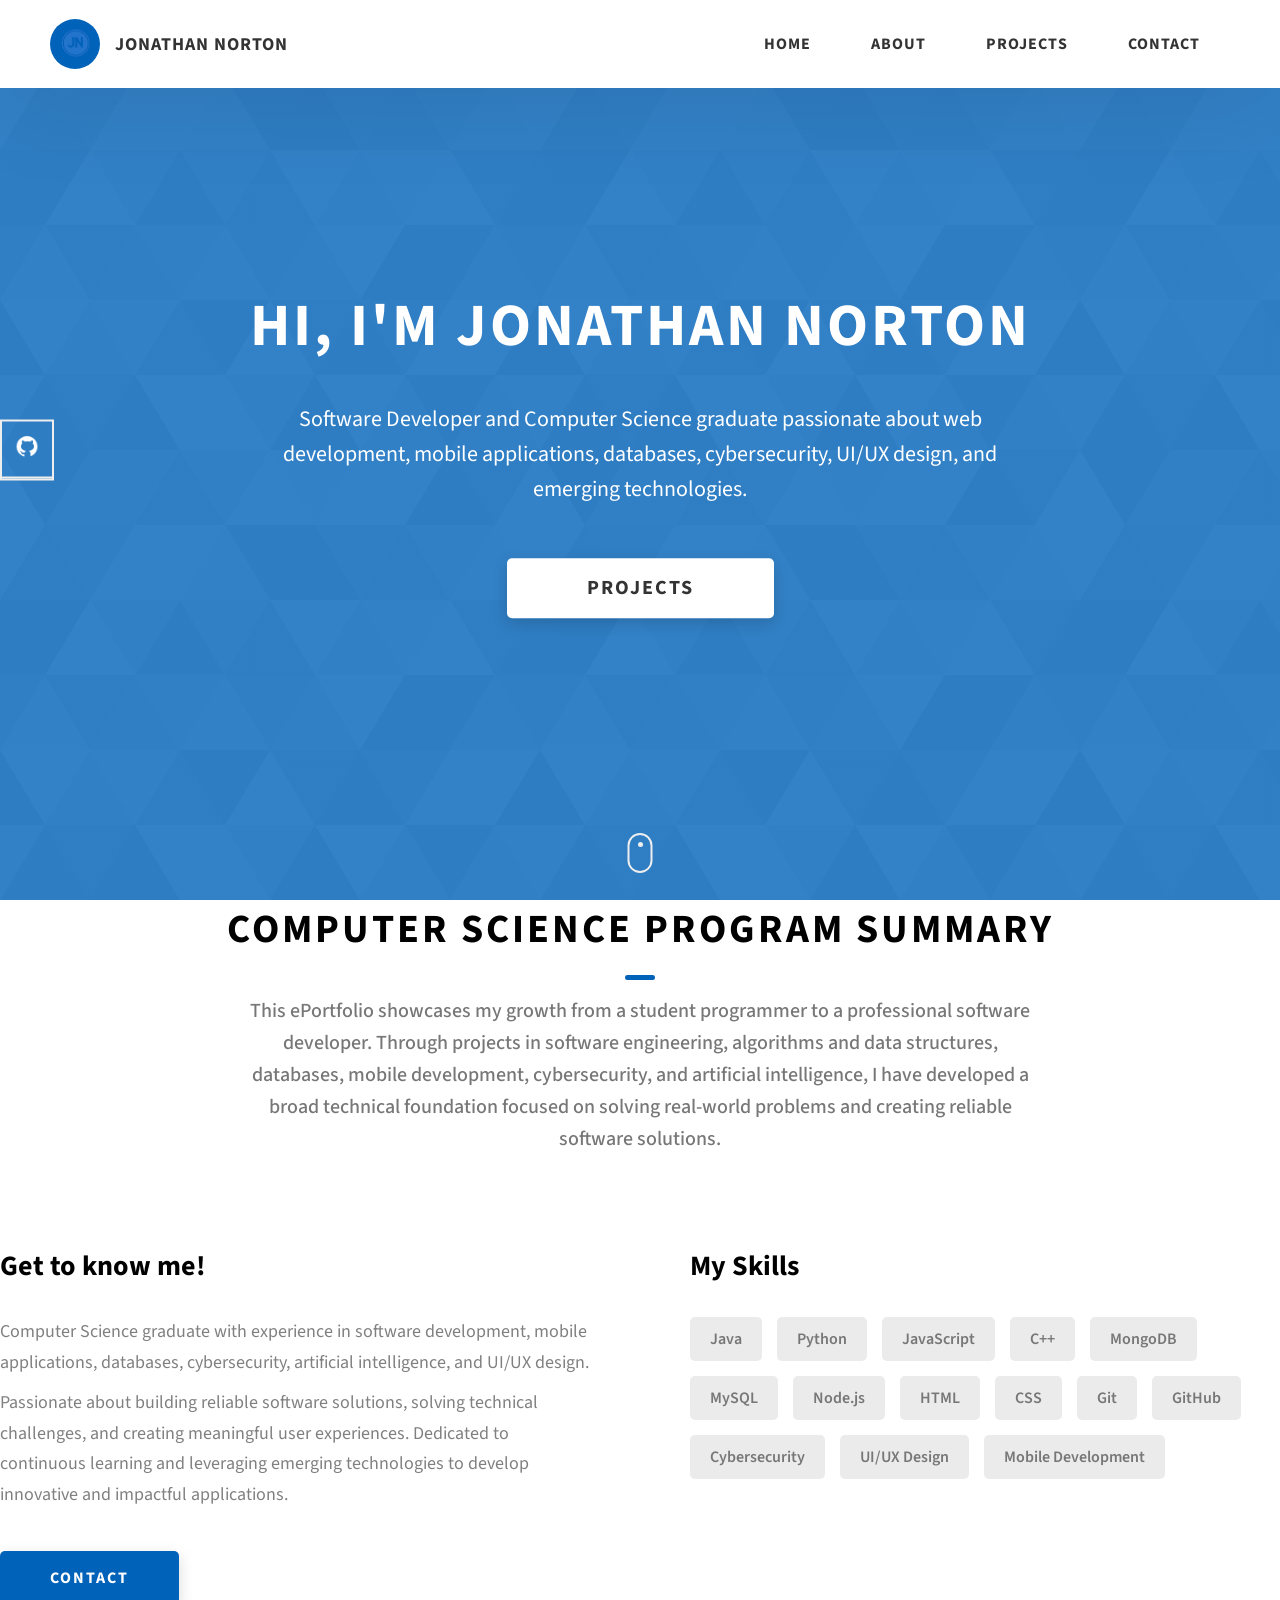
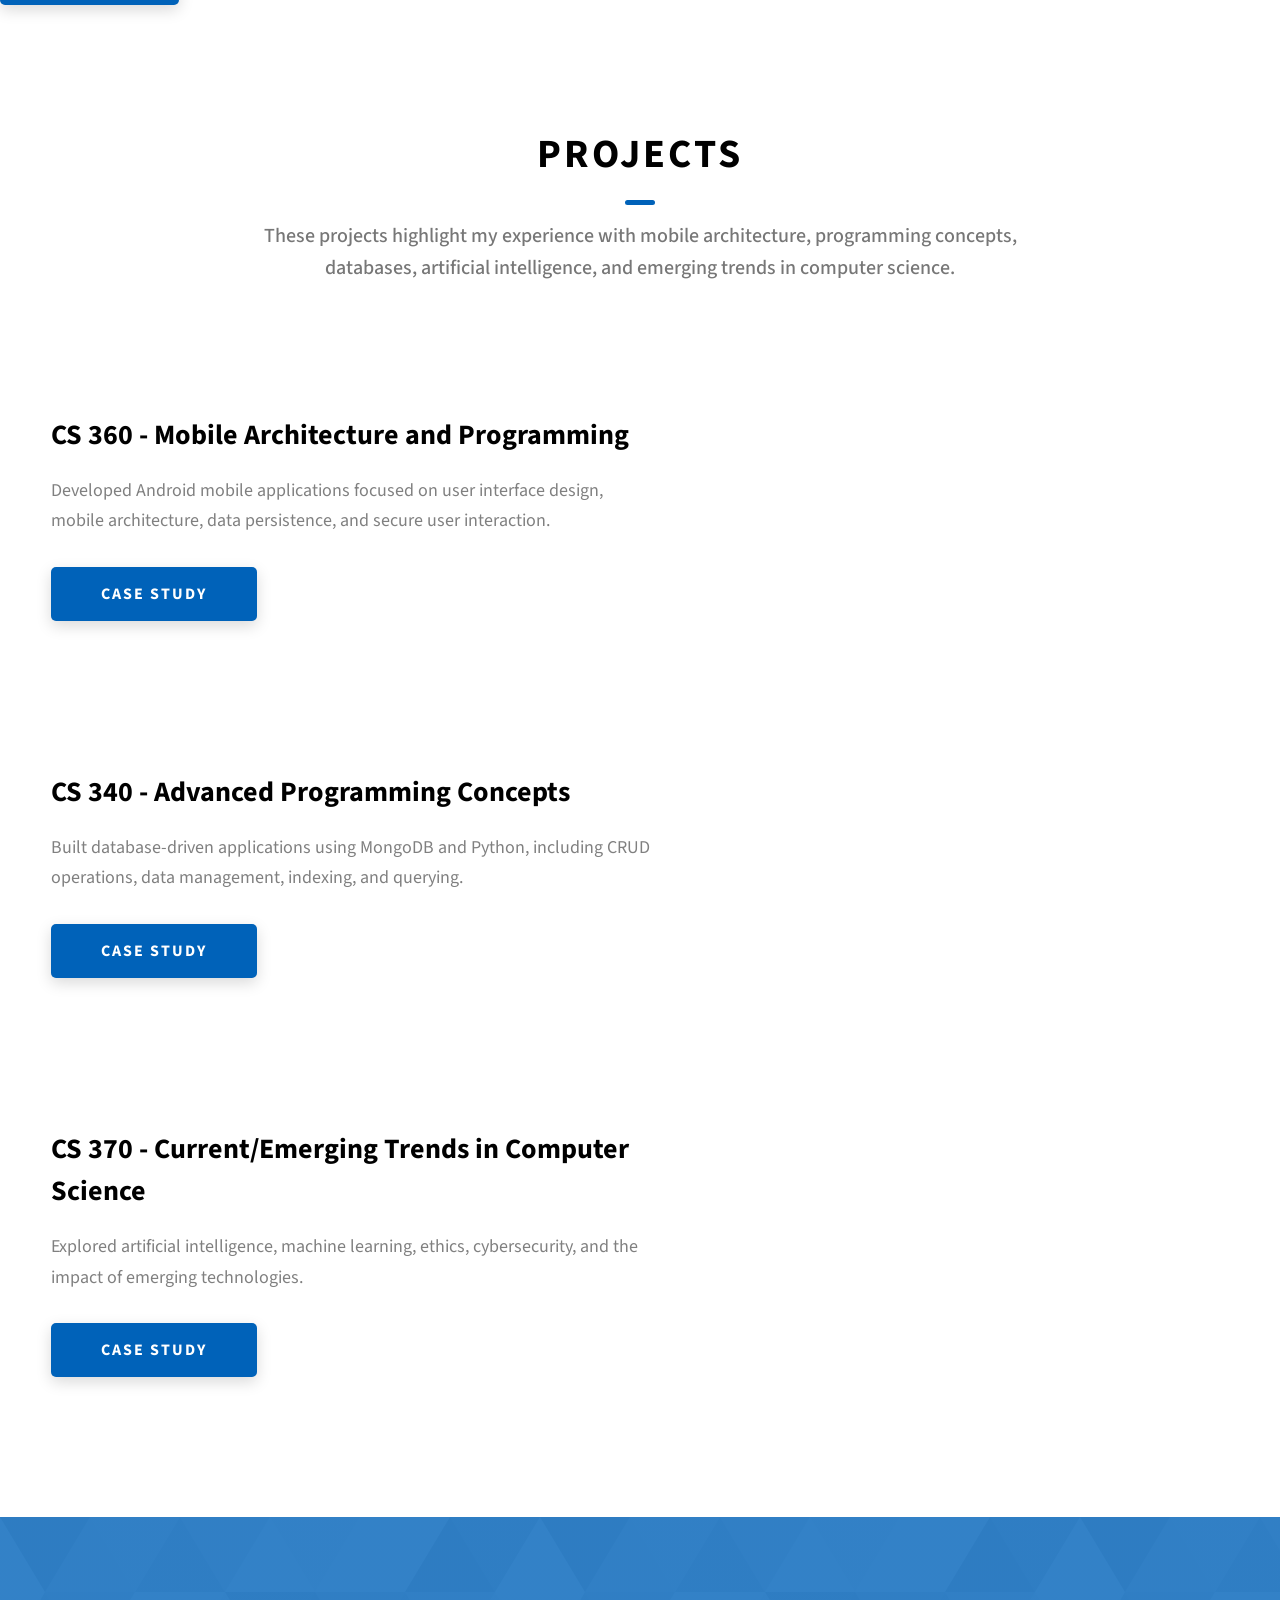
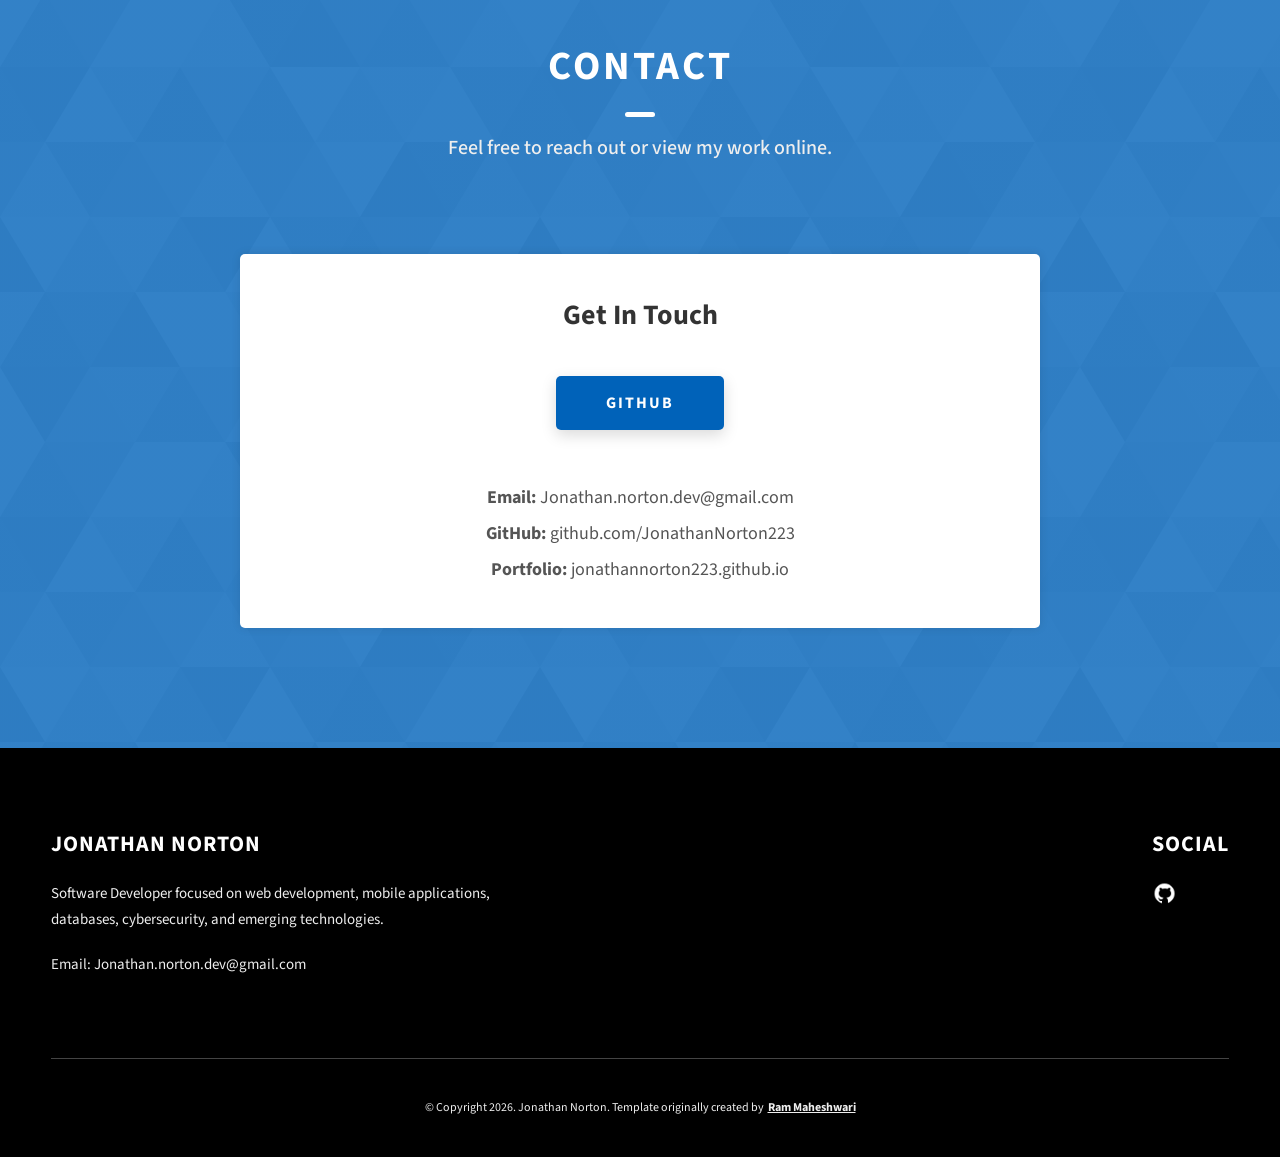
==== commit 54bedf77: "Update index.html" ====
--- a/index.html
+++ b/index.html
@@ -122,16 +122,17 @@
       </div>
     </section>
 
-    <section id="about" class="about sec-pad">
-      <div class="main-container">
-        <h2 class="heading heading-sec heading-sec__mb-med">
-        <span class="heading-sec__sub">
-  Computer Science graduate with experience in software development,
-  mobile applications, databases, cybersecurity, artificial intelligence,
-  and UI/UX design. Passionate about building reliable software solutions
-  and leveraging emerging technologies to create meaningful user experiences.
-</span>
-        </h2>
+    <h2 class="heading heading-sec heading-sec__mb-med">
+  <span class="heading-sec__main">Computer Science Program Summary</span>
+  <span class="heading-sec__sub">
+    This ePortfolio showcases my growth from a student programmer to a
+    professional software developer. Through projects in software engineering,
+    algorithms and data structures, databases, mobile development, cybersecurity,
+    and artificial intelligence, I have developed a broad technical foundation
+    focused on solving real-world problems and creating reliable software
+    solutions.
+  </span>
+</h2>
 
         <div class="about__content">
           <div class="about__content-main">
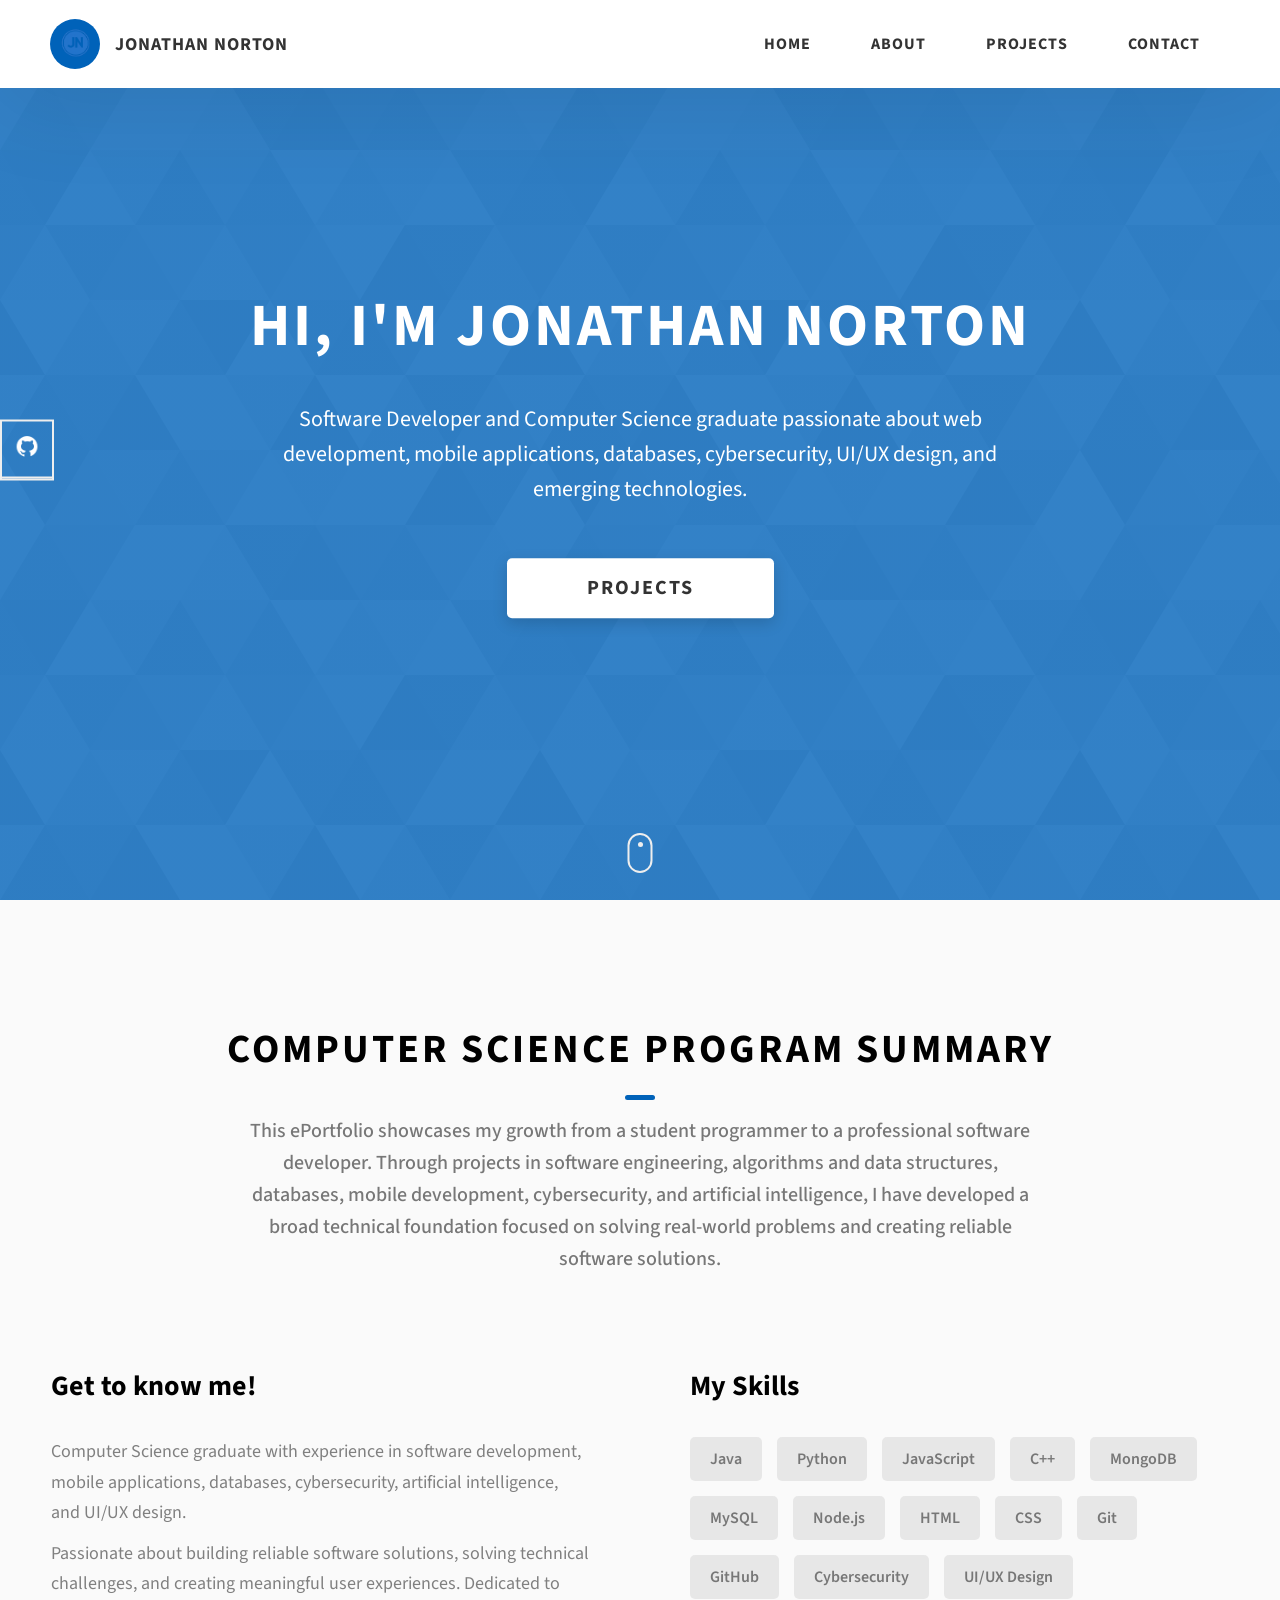
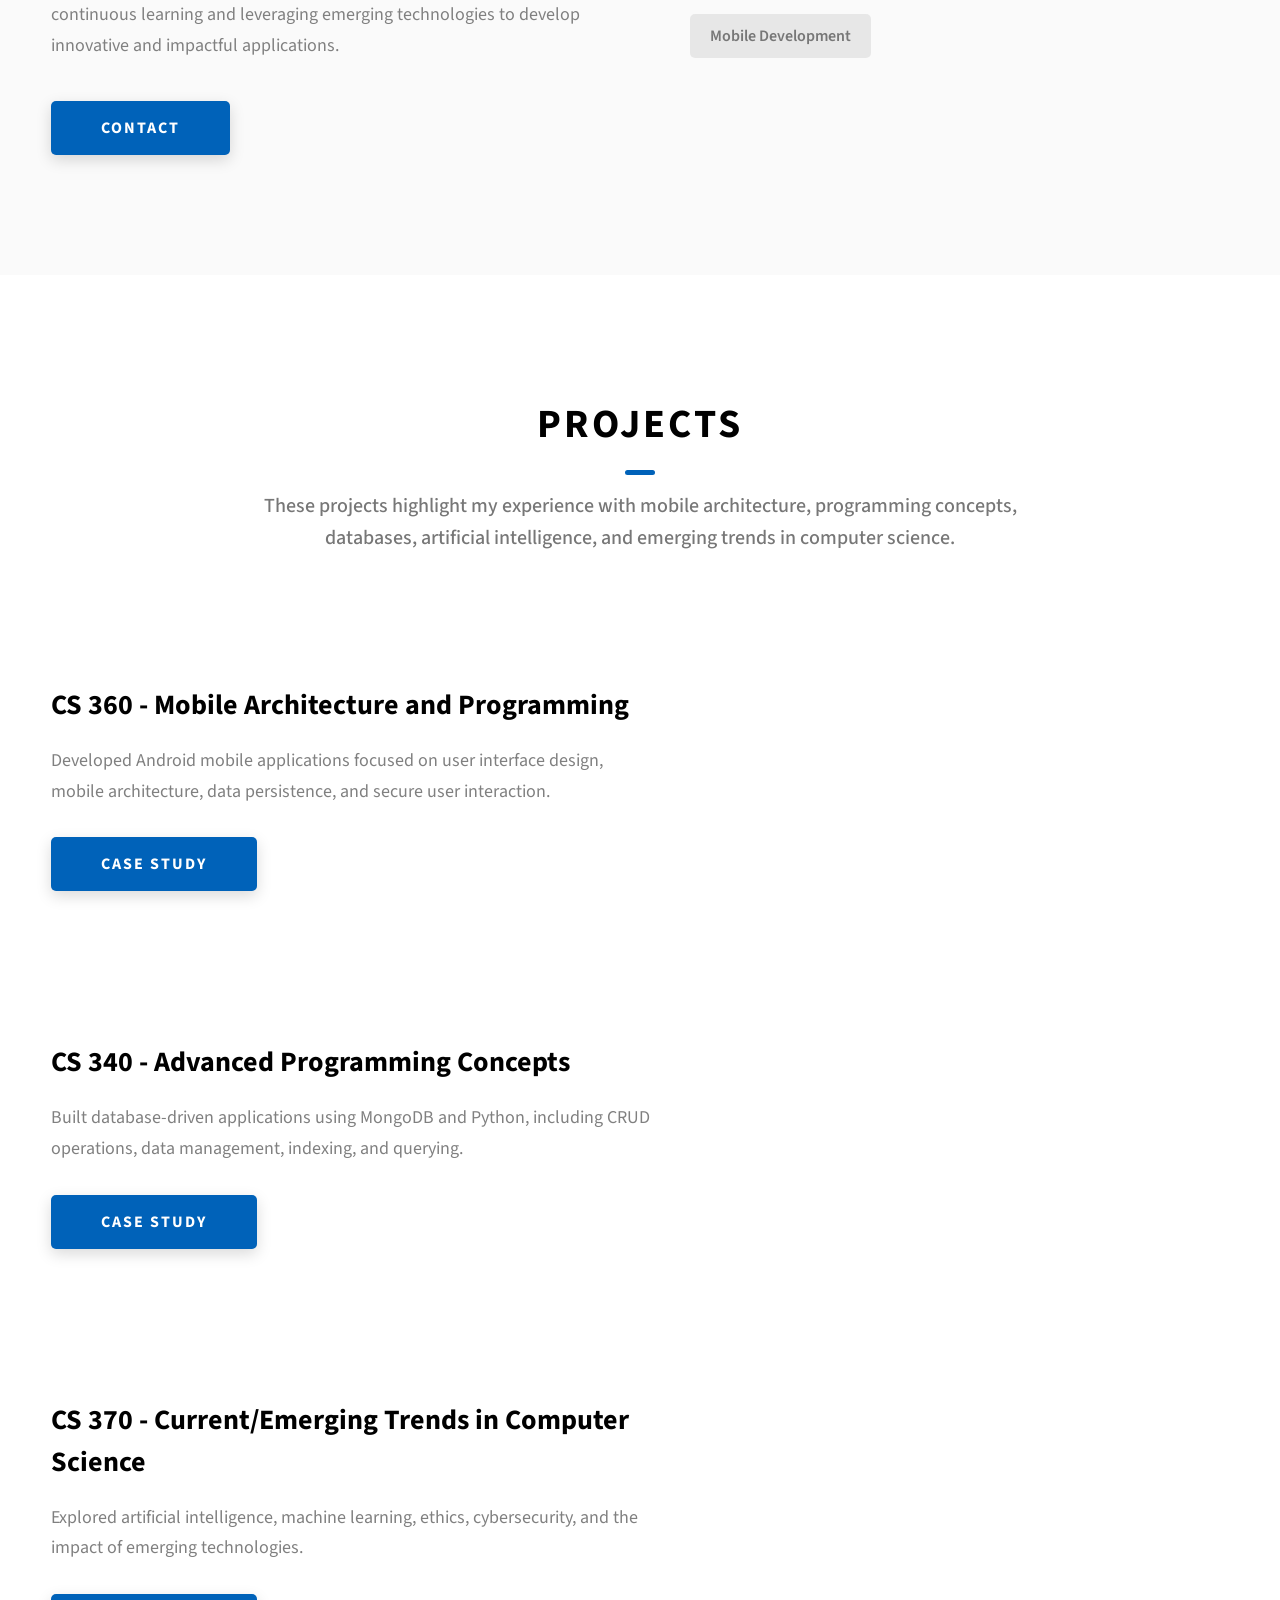
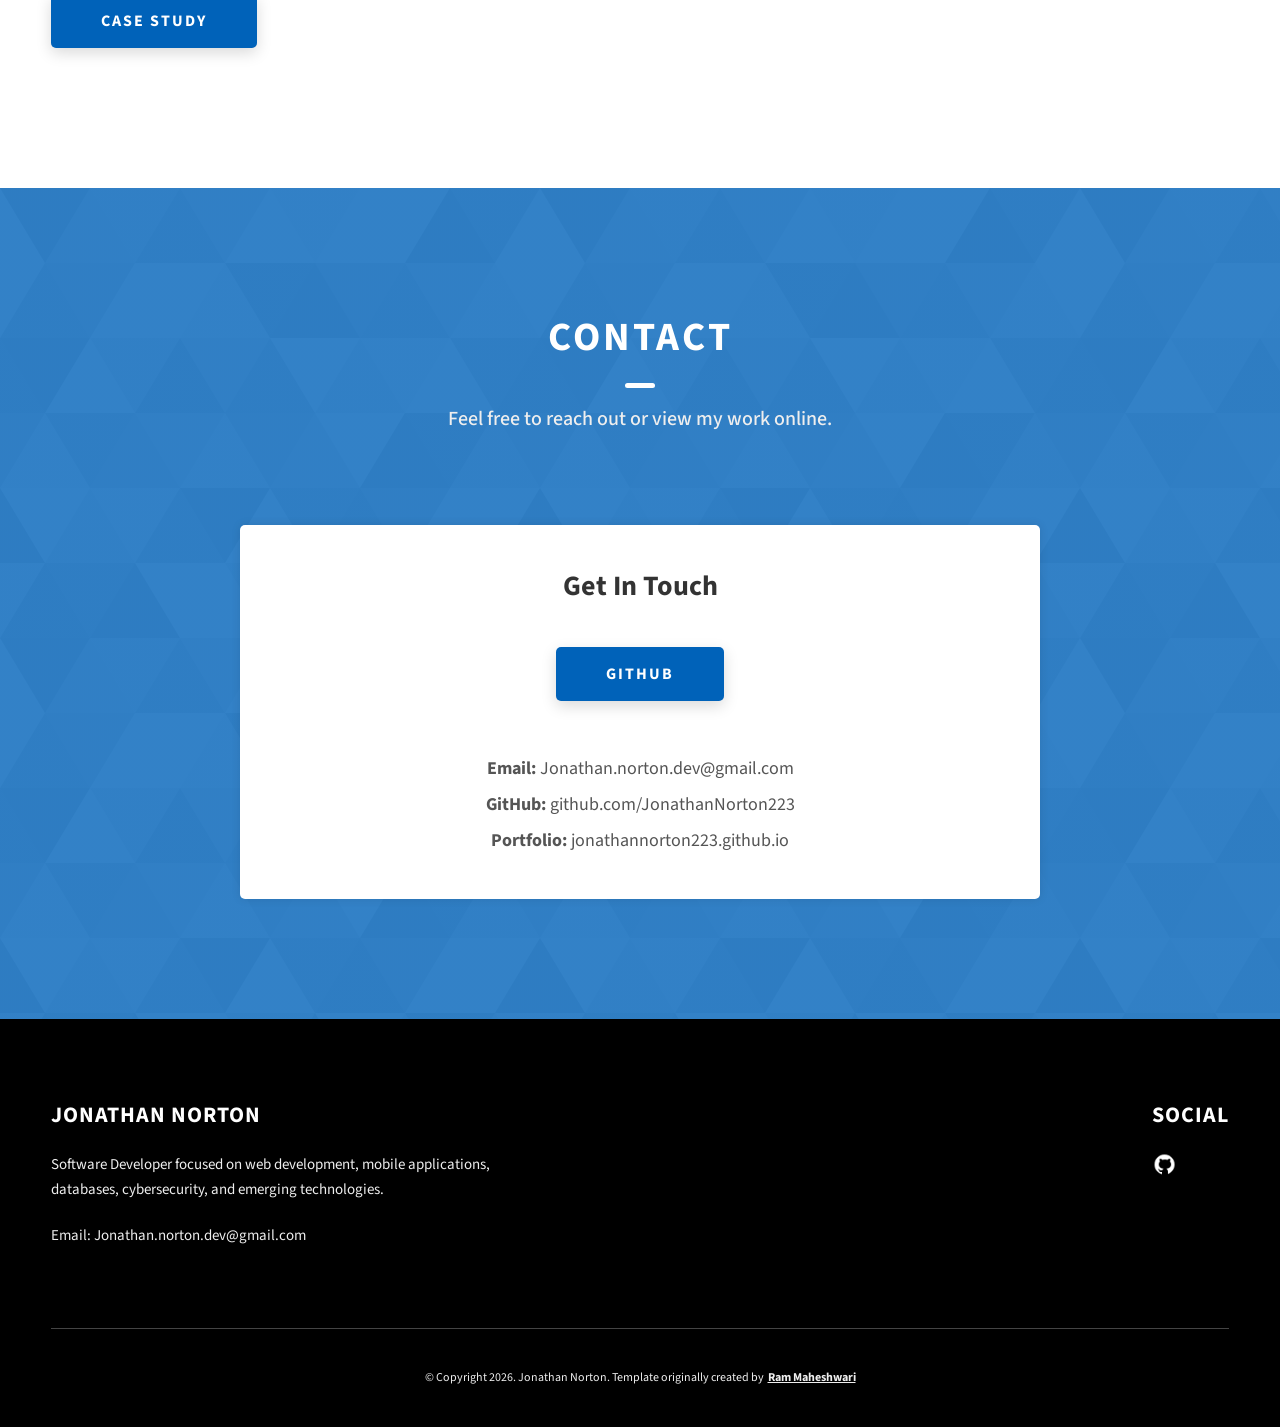
==== commit 5d03d22b: "Update index.html" ====
--- a/index.html
+++ b/index.html
@@ -122,17 +122,19 @@
       </div>
     </section>
 
+  <section id="about" class="about sec-pad">
+  <div class="main-container">
     <h2 class="heading heading-sec heading-sec__mb-med">
-  <span class="heading-sec__main">Computer Science Program Summary</span>
-  <span class="heading-sec__sub">
-    This ePortfolio showcases my growth from a student programmer to a
-    professional software developer. Through projects in software engineering,
-    algorithms and data structures, databases, mobile development, cybersecurity,
-    and artificial intelligence, I have developed a broad technical foundation
-    focused on solving real-world problems and creating reliable software
-    solutions.
-  </span>
-</h2>
+      <span class="heading-sec__main">Computer Science Program Summary</span>
+      <span class="heading-sec__sub">
+        This ePortfolio showcases my growth from a student programmer to a
+        professional software developer. Through projects in software
+        engineering, algorithms and data structures, databases, mobile
+        development, cybersecurity, and artificial intelligence, I have developed
+        a broad technical foundation focused on solving real-world problems and
+        creating reliable software solutions.
+      </span>
+    </h2>
 
         <div class="about__content">
           <div class="about__content-main">
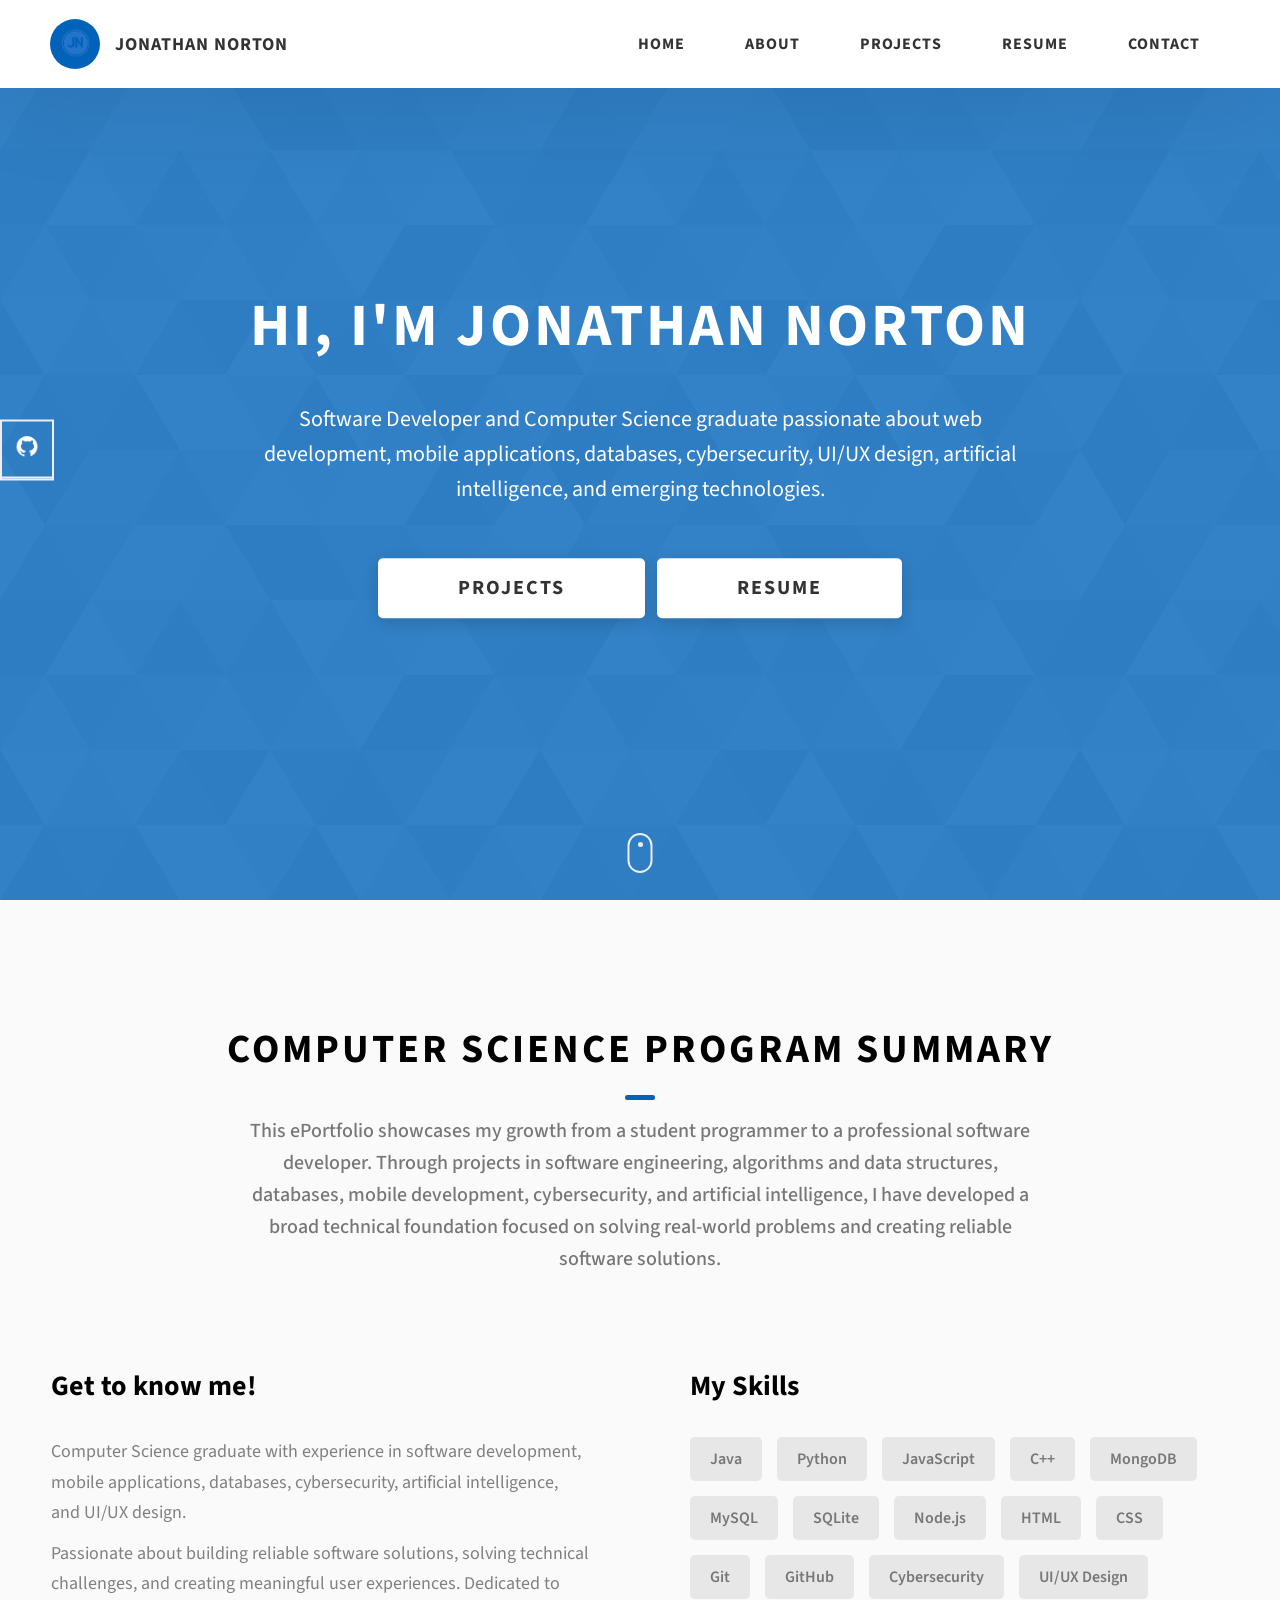
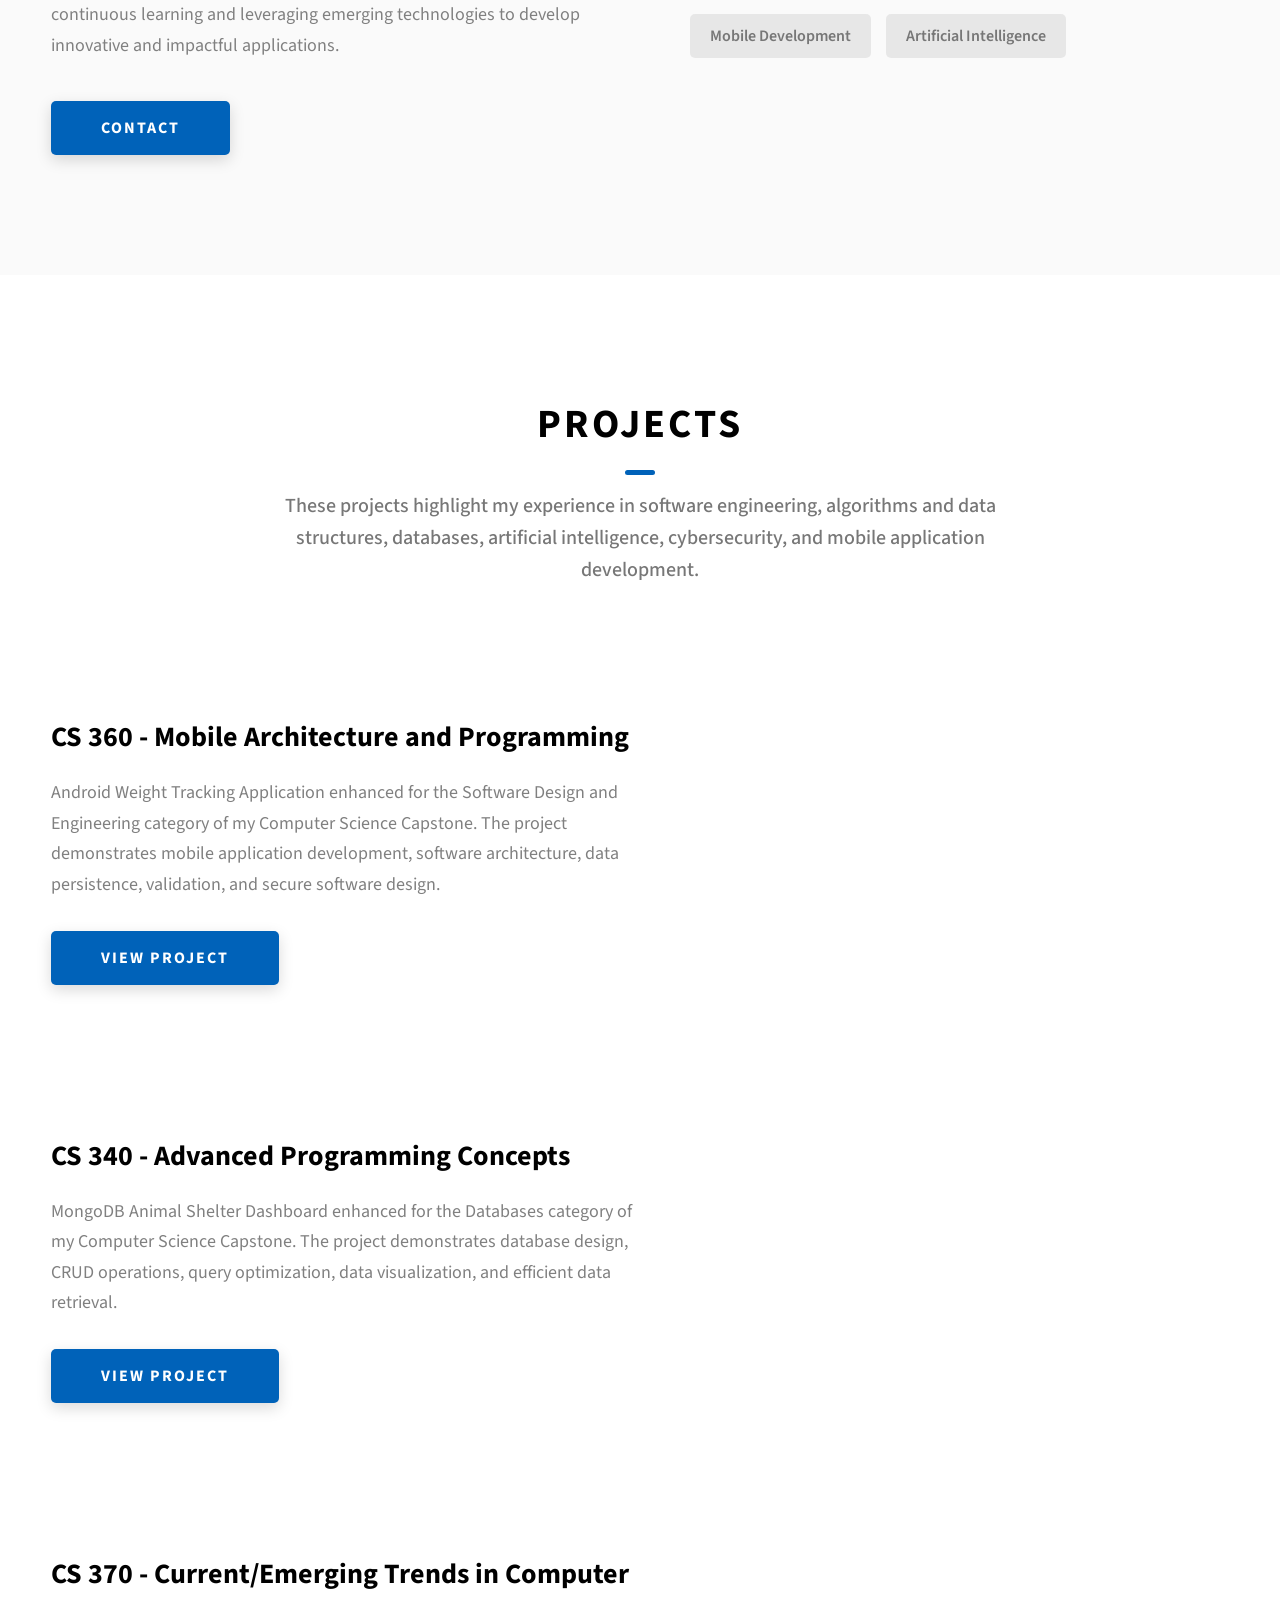
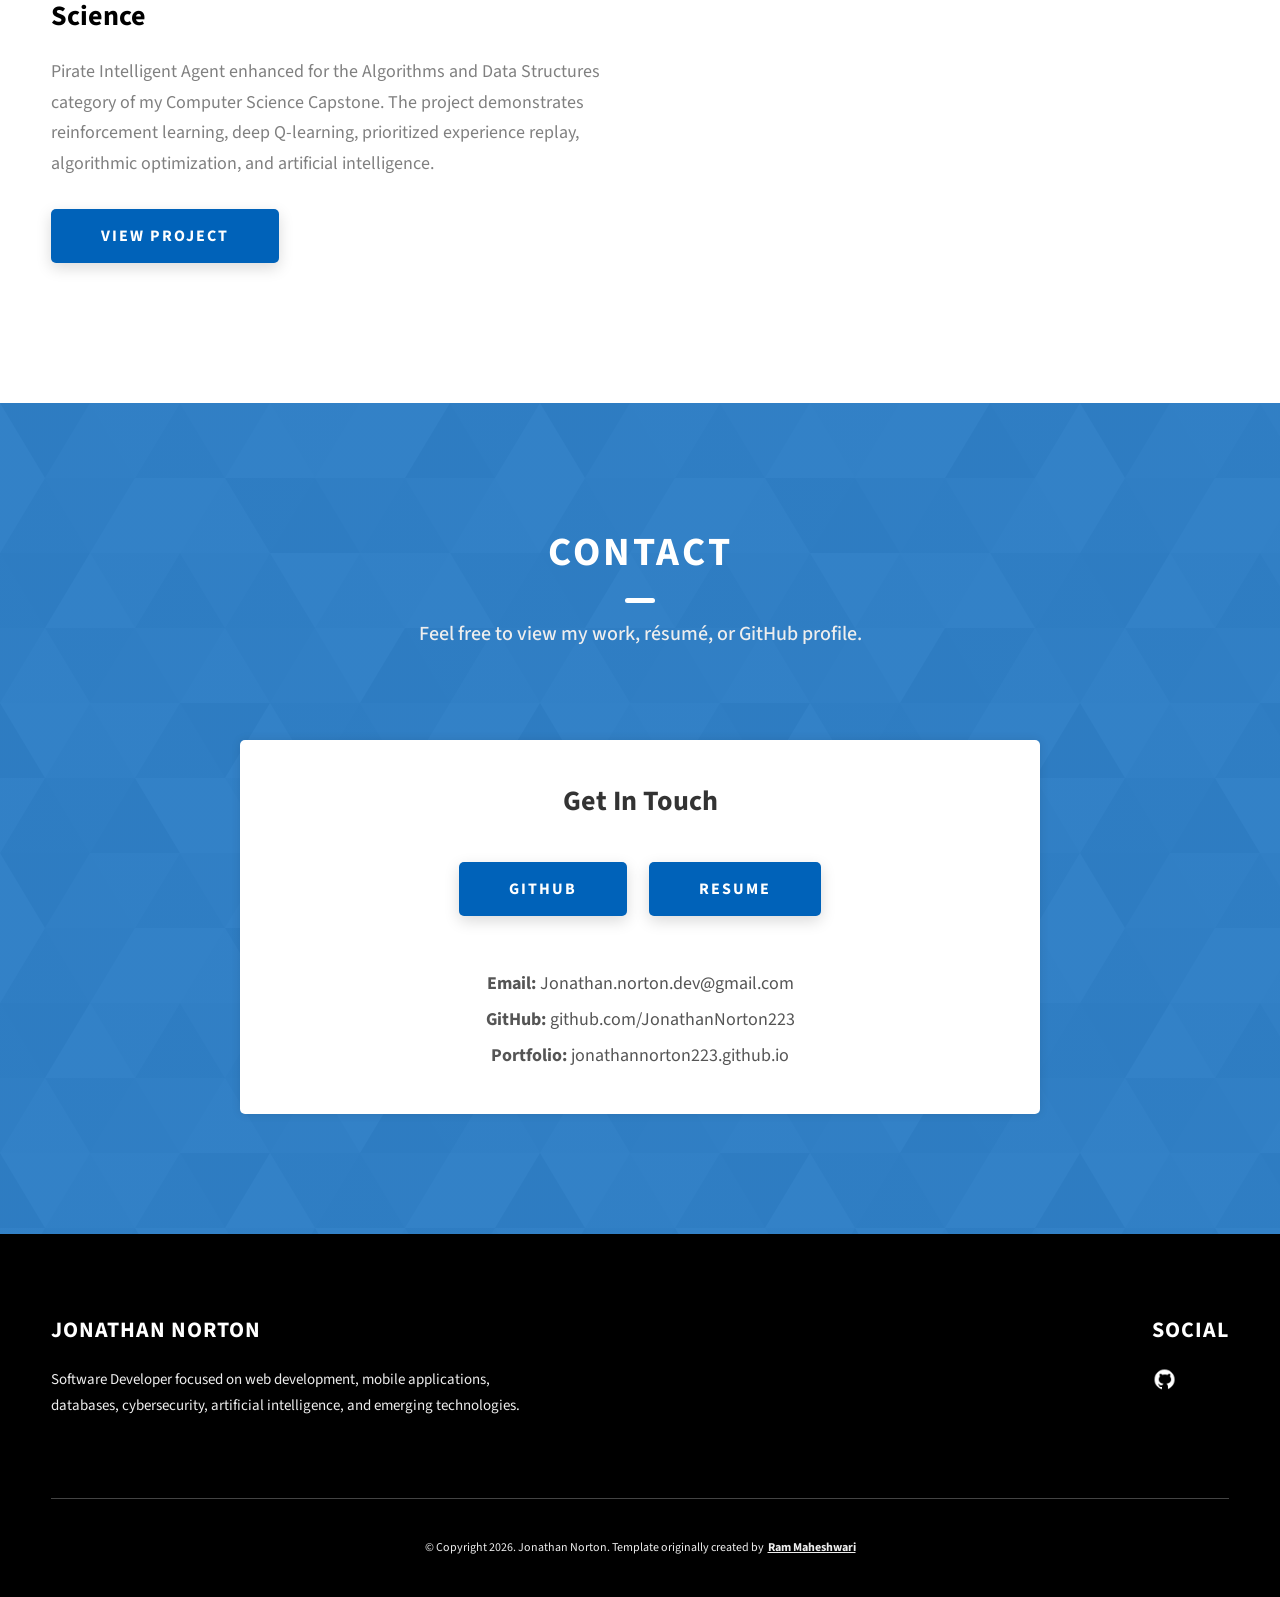
==== commit c4e47482: "Update index.html" ====
--- a/index.html
+++ b/index.html
@@ -4,7 +4,9 @@
     <meta charset="UTF-8" />
     <meta name="viewport" content="width=device-width, initial-scale=1.0" />
     <meta http-equiv="X-UA-Compatible" content="ie=edge" />
+
     <title>Jonathan Norton | Software Developer</title>
+
     <meta
       name="description"
       content="Portfolio website for Jonathan Norton, Software Developer"
@@ -14,6 +16,7 @@
 
     <link rel="preconnect" href="https://fonts.googleapis.com" />
     <link rel="preconnect" href="https://fonts.gstatic.com" crossorigin />
+
     <link
       href="https://fonts.googleapis.com/css2?family=Source+Sans+Pro:wght@400;600;700;900&display=swap"
       rel="stylesheet"
@@ -21,152 +24,275 @@
   </head>
 
   <body>
+
+    <!-- HEADER -->
     <header class="header">
       <div class="header__content">
+
         <div class="header__logo-container">
           <div class="header__logo-img-cont">
             <img
               src="./assets/png/john-doe.png"
-              alt="Jonathan Norton Logo Image"
+              alt="Jonathan Norton Logo"
               class="header__logo-img"
             />
           </div>
+
           <span class="header__logo-sub">Jonathan Norton</span>
         </div>
 
         <div class="header__main">
+
           <ul class="header__links">
+
             <li class="header__link-wrapper">
-              <a href="./index.html" class="header__link">Home</a>
-            </li>
+              <a href="./index.html" class="header__link">
+                Home
+              </a>
+            </li>
+
             <li class="header__link-wrapper">
-              <a href="./index.html#about" class="header__link">About</a>
-            </li>
+              <a href="./index.html#about" class="header__link">
+                About
+              </a>
+            </li>
+
             <li class="header__link-wrapper">
-              <a href="./index.html#projects" class="header__link">Projects</a>
-            </li>
+              <a href="./index.html#projects" class="header__link">
+                Projects
+              </a>
+            </li>
+
             <li class="header__link-wrapper">
-              <a href="./index.html#contact" class="header__link">Contact</a>
-            </li>
+              <a
+                href="./Jonathan%20Norton%20Resume.pdf"
+                class="header__link"
+                target="_blank"
+                rel="noreferrer"
+              >
+                Resume
+              </a>
+            </li>
+
+            <li class="header__link-wrapper">
+              <a href="./index.html#contact" class="header__link">
+                Contact
+              </a>
+            </li>
+
           </ul>
 
           <div class="header__main-ham-menu-cont">
+
             <img
               src="./assets/svg/ham-menu.svg"
               alt="hamburger menu"
               class="header__main-ham-menu"
             />
+
             <img
               src="./assets/svg/ham-menu-close.svg"
               alt="hamburger menu close"
               class="header__main-ham-menu-close d-none"
             />
-          </div>
-        </div>
-      </div>
-
+
+          </div>
+        </div>
+      </div>
+
+      <!-- MOBILE MENU -->
       <div class="header__sm-menu">
         <div class="header__sm-menu-content">
+
           <ul class="header__sm-menu-links">
+
             <li class="header__sm-menu-link">
-              <a href="./index.html">Home</a>
-            </li>
+              <a href="./index.html">
+                Home
+              </a>
+            </li>
+
             <li class="header__sm-menu-link">
-              <a href="./index.html#about">About</a>
-            </li>
+              <a href="./index.html#about">
+                About
+              </a>
+            </li>
+
             <li class="header__sm-menu-link">
-              <a href="./index.html#projects">Projects</a>
-            </li>
+              <a href="./index.html#projects">
+                Projects
+              </a>
+            </li>
+
             <li class="header__sm-menu-link">
-              <a href="./index.html#contact">Contact</a>
-            </li>
+              <a
+                href="./Jonathan%20Norton%20Resume.pdf"
+                target="_blank"
+                rel="noreferrer"
+              >
+                Resume
+              </a>
+            </li>
+
+            <li class="header__sm-menu-link">
+              <a href="./index.html#contact">
+                Contact
+              </a>
+            </li>
+
           </ul>
+
         </div>
       </div>
     </header>
 
+
+    <!-- HOME HERO -->
     <section class="home-hero">
+
       <div class="home-hero__content">
-        <h1 class="heading-primary">Hi, I'm Jonathan Norton</h1>
+
+        <h1 class="heading-primary">
+          Hi, I'm Jonathan Norton
+        </h1>
+
         <div class="home-hero__info">
+
           <p class="text-primary">
-            Software Developer and Computer Science graduate passionate about web
-            development, mobile applications, databases, cybersecurity, UI/UX
-            design, and emerging technologies.
+            Software Developer and Computer Science graduate passionate about
+            web development, mobile applications, databases, cybersecurity,
+            UI/UX design, artificial intelligence, and emerging technologies.
           </p>
-        </div>
+
+        </div>
+
         <div class="home-hero__cta">
-          <a href="./#projects" class="btn btn--bg">Projects</a>
-        </div>
-      </div>
-
+
+          <a href="./#projects" class="btn btn--bg">
+            Projects
+          </a>
+
+          <a
+            href="./Jonathan%20Norton%20Resume.pdf"
+            class="btn btn--bg"
+            target="_blank"
+            rel="noreferrer"
+            style="margin-left: 1rem;"
+          >
+            Resume
+          </a>
+
+        </div>
+
+      </div>
+
+
+      <!-- GITHUB SOCIAL -->
       <div class="home-hero__socials">
+
         <div class="home-hero__social">
+
           <a
             href="https://github.com/JonathanNorton223"
             class="home-hero__social-icon-link"
             target="_blank"
             rel="noreferrer"
           >
+
             <img
               src="./assets/png/github-ico.png"
-              alt="GitHub icon"
+              alt="GitHub"
               class="home-hero__social-icon"
             />
+
           </a>
-        </div>
-      </div>
+
+        </div>
+
+      </div>
+
 
       <div class="home-hero__mouse-scroll-cont">
         <div class="mouse"></div>
       </div>
+
     </section>
 
-  <section id="about" class="about sec-pad">
-  <div class="main-container">
-    <h2 class="heading heading-sec heading-sec__mb-med">
-      <span class="heading-sec__main">Computer Science Program Summary</span>
-      <span class="heading-sec__sub">
-        This ePortfolio showcases my growth from a student programmer to a
-        professional software developer. Through projects in software
-        engineering, algorithms and data structures, databases, mobile
-        development, cybersecurity, and artificial intelligence, I have developed
-        a broad technical foundation focused on solving real-world problems and
-        creating reliable software solutions.
-      </span>
-    </h2>
+
+    <!-- ABOUT -->
+    <section id="about" class="about sec-pad">
+
+      <div class="main-container">
+
+        <h2 class="heading heading-sec heading-sec__mb-med">
+
+          <span class="heading-sec__main">
+            Computer Science Program Summary
+          </span>
+
+          <span class="heading-sec__sub">
+            This ePortfolio showcases my growth from a student programmer to a
+            professional software developer. Through projects in software
+            engineering, algorithms and data structures, databases, mobile
+            development, cybersecurity, and artificial intelligence, I have
+            developed a broad technical foundation focused on solving real-world
+            problems and creating reliable software solutions.
+          </span>
+
+        </h2>
+
 
         <div class="about__content">
+
           <div class="about__content-main">
-            <h3 class="about__content-title">Get to know me!</h3>
+
+            <h3 class="about__content-title">
+              Get to know me!
+            </h3>
+
             <div class="about__content-details">
-             <p class="about__content-details-para">
-  Computer Science graduate with experience in software development,
-  mobile applications, databases, cybersecurity, artificial
-  intelligence, and UI/UX design.
-</p>
-
-<p class="about__content-details-para">
-  Passionate about building reliable software solutions, solving
-  technical challenges, and creating meaningful user experiences.
-  Dedicated to continuous learning and leveraging emerging
-  technologies to develop innovative and impactful applications.
-</p>
+
+              <p class="about__content-details-para">
+                Computer Science graduate with experience in software development,
+                mobile applications, databases, cybersecurity, artificial
+                intelligence, and UI/UX design.
+              </p>
+
+              <p class="about__content-details-para">
+                Passionate about building reliable software solutions, solving
+                technical challenges, and creating meaningful user experiences.
+                Dedicated to continuous learning and leveraging emerging
+                technologies to develop innovative and impactful applications.
+              </p>
+
             </div>
-            <a href="./#contact" class="btn btn--med btn--theme dynamicBgClr">
+
+            <a
+              href="./#contact"
+              class="btn btn--med btn--theme dynamicBgClr"
+            >
               Contact
             </a>
-          </div>
-
+
+          </div>
+
+
+          <!-- SKILLS -->
           <div class="about__content-skills">
-            <h3 class="about__content-title">My Skills</h3>
+
+            <h3 class="about__content-title">
+              My Skills
+            </h3>
+
             <div class="skills">
+
               <div class="skills__skill">Java</div>
               <div class="skills__skill">Python</div>
               <div class="skills__skill">JavaScript</div>
               <div class="skills__skill">C++</div>
               <div class="skills__skill">MongoDB</div>
               <div class="skills__skill">MySQL</div>
+              <div class="skills__skill">SQLite</div>
               <div class="skills__skill">Node.js</div>
               <div class="skills__skill">HTML</div>
               <div class="skills__skill">CSS</div>
@@ -175,112 +301,186 @@
               <div class="skills__skill">Cybersecurity</div>
               <div class="skills__skill">UI/UX Design</div>
               <div class="skills__skill">Mobile Development</div>
+              <div class="skills__skill">Artificial Intelligence</div>
+
             </div>
-          </div>
-        </div>
-      </div>
+
+          </div>
+
+        </div>
+
+      </div>
+
     </section>
 
+
+    <!-- PROJECTS -->
     <section id="projects" class="projects sec-pad">
+
       <div class="main-container">
+
         <h2 class="heading heading-sec heading-sec__mb-bg">
-          <span class="heading-sec__main">Projects</span>
+
+          <span class="heading-sec__main">
+            Projects
+          </span>
+
           <span class="heading-sec__sub">
-            These projects highlight my experience with mobile architecture,
-            programming concepts, databases, artificial intelligence, and
-            emerging trends in computer science.
+            These projects highlight my experience in software engineering,
+            algorithms and data structures, databases, artificial intelligence,
+            cybersecurity, and mobile application development.
           </span>
+
         </h2>
 
+
         <div class="projects__content">
+
+
+          <!-- PROJECT 1 -->
           <div class="projects__row">
+
             <div class="projects__row-content">
+
               <h3 class="projects__row-content-title">
                 CS 360 - Mobile Architecture and Programming
               </h3>
+
               <p class="projects__row-content-desc">
-                Developed Android mobile applications focused on user interface
-                design, mobile architecture, data persistence, and secure user
-                interaction.
+                Android Weight Tracking Application enhanced for the Software
+                Design and Engineering category of my Computer Science Capstone.
+                The project demonstrates mobile application development,
+                software architecture, data persistence, validation, and secure
+                software design.
               </p>
+
               <a
                 href="./project-1.html"
                 class="btn btn--med btn--theme dynamicBgClr"
-                target="_blank"
-                rel="noreferrer"
-              >
-                Case Study
-              </a>
+              >
+                View Project
+              </a>
+
             </div>
-          </div>
-
+
+          </div>
+
+
+          <!-- PROJECT 2 -->
           <div class="projects__row">
+
             <div class="projects__row-content">
+
               <h3 class="projects__row-content-title">
                 CS 340 - Advanced Programming Concepts
               </h3>
+
               <p class="projects__row-content-desc">
-                Built database-driven applications using MongoDB and Python,
-                including CRUD operations, data management, indexing, and
-                querying.
+                MongoDB Animal Shelter Dashboard enhanced for the Databases
+                category of my Computer Science Capstone. The project
+                demonstrates database design, CRUD operations, query
+                optimization, data visualization, and efficient data retrieval.
               </p>
+
               <a
                 href="./project-2.html"
                 class="btn btn--med btn--theme dynamicBgClr"
-                target="_blank"
-                rel="noreferrer"
-              >
-                Case Study
-              </a>
+              >
+                View Project
+              </a>
+
             </div>
-          </div>
-
+
+          </div>
+
+
+          <!-- PROJECT 3 -->
           <div class="projects__row">
+
             <div class="projects__row-content">
+
               <h3 class="projects__row-content-title">
                 CS 370 - Current/Emerging Trends in Computer Science
               </h3>
+
               <p class="projects__row-content-desc">
-                Explored artificial intelligence, machine learning, ethics,
-                cybersecurity, and the impact of emerging technologies.
+                Pirate Intelligent Agent enhanced for the Algorithms and Data
+                Structures category of my Computer Science Capstone. The project
+                demonstrates reinforcement learning, deep Q-learning, prioritized
+                experience replay, algorithmic optimization, and artificial
+                intelligence.
               </p>
+
               <a
                 href="./project-3.html"
                 class="btn btn--med btn--theme dynamicBgClr"
-                target="_blank"
-                rel="noreferrer"
-              >
-                Case Study
-              </a>
+              >
+                View Project
+              </a>
+
             </div>
-          </div>
-        </div>
-      </div>
+
+          </div>
+
+        </div>
+
+      </div>
+
     </section>
 
+
+    <!-- CONTACT -->
     <section id="contact" class="contact sec-pad dynamicBg">
+
       <div class="main-container">
+
         <h2 class="heading heading-sec heading-sec__mb-med">
-          <span class="heading-sec__main heading-sec__main--lt">Contact</span>
+
+          <span class="heading-sec__main heading-sec__main--lt">
+            Contact
+          </span>
+
           <span class="heading-sec__sub heading-sec__sub--lt">
-            Feel free to reach out or view my work online.
+            Feel free to view my work, résumé, or GitHub profile.
           </span>
+
         </h2>
 
-        <div class="contact__form-container" style="text-align: center">
-          <h3 style="font-size: 2.8rem; margin-bottom: 3rem; color: #333">
+
+        <div class="contact__form-container" style="text-align: center;">
+
+          <h3
+            style="
+              font-size: 2.8rem;
+              margin-bottom: 3rem;
+              color: #333;
+            "
+          >
             Get In Touch
           </h3>
+
 
           <a
             href="https://github.com/JonathanNorton223"
             target="_blank"
             rel="noreferrer"
             class="btn btn--med btn--theme"
-            style="margin: 1rem"
+            style="margin: 1rem;"
           >
             GitHub
           </a>
+
+
+          <a
+            href="./Jonathan%20Norton%20Resume.pdf"
+            target="_blank"
+            rel="noreferrer"
+            class="btn btn--med btn--theme"
+            style="margin: 1rem;"
+          >
+            Resume
+          </a>
+
 
           <div
             style="
@@ -290,10 +490,15 @@
               line-height: 2;
             "
           >
-            <p><strong>Email:</strong> Jonathan.norton.dev@gmail.com</p>
+
+            <p>
+              <strong>Email:</strong>
+              Jonathan.norton.dev@gmail.com
+            </p>
 
             <p>
               <strong>GitHub:</strong>
+
               <a
                 href="https://github.com/JonathanNorton223"
                 target="_blank"
@@ -305,6 +510,7 @@
 
             <p>
               <strong>Portfolio:</strong>
+
               <a
                 href="https://jonathannorton223.github.io"
                 target="_blank"
@@ -313,56 +519,90 @@
                 jonathannorton223.github.io
               </a>
             </p>
-          </div>
-        </div>
-      </div>
+
+          </div>
+
+        </div>
+
+      </div>
+
     </section>
 
+
+    <!-- FOOTER -->
     <footer class="main-footer">
+
       <div class="main-container">
+
         <div class="main-footer__upper">
+
+
           <div class="main-footer__row main-footer__row-1">
+
             <h2 class="heading heading-sm main-footer__heading-sm">
               <span>Social</span>
             </h2>
 
             <div class="main-footer__social-cont">
+
               <a
                 target="_blank"
                 rel="noreferrer"
                 href="https://github.com/JonathanNorton223"
               >
+
                 <img
                   class="main-footer__icon"
                   src="./assets/png/github-ico.png"
-                  alt="GitHub icon"
+                  alt="GitHub"
                 />
-              </a>
+
+              </a>
+
             </div>
-          </div>
+
+          </div>
+
 
           <div class="main-footer__row main-footer__row-2">
-            <h4 class="heading heading-sm text-lt">Jonathan Norton</h4>
+
+            <h4 class="heading heading-sm text-lt">
+              Jonathan Norton
+            </h4>
+
             <p class="main-footer__short-desc">
-              Software Developer focused on web development, mobile
-              applications, databases, cybersecurity, and emerging technologies.
+              Software Developer focused on web development, mobile applications,
+              databases, cybersecurity, artificial intelligence, and emerging
+              technologies.
             </p>
-            <p class="main-footer__short-desc">
-              Email: Jonathan.norton.dev@gmail.com
-            </p>
-          </div>
-        </div>
+
+          </div>
+
+        </div>
+
 
         <div class="main-footer__lower">
+
           &copy; Copyright 2026. Jonathan Norton.
+
           Template originally created by
-          <a rel="noreferrer" target="_blank" href="https://rammaheshwari.com">
+
+          <a
+            rel="noreferrer"
+            target="_blank"
+            href="https://rammaheshwari.com"
+          >
             Ram Maheshwari
           </a>
-        </div>
-      </div>
+
+        </div>
+
+      </div>
+
     </footer>
 
+
     <script src="./index.js"></script>
+
   </body>
 </html>
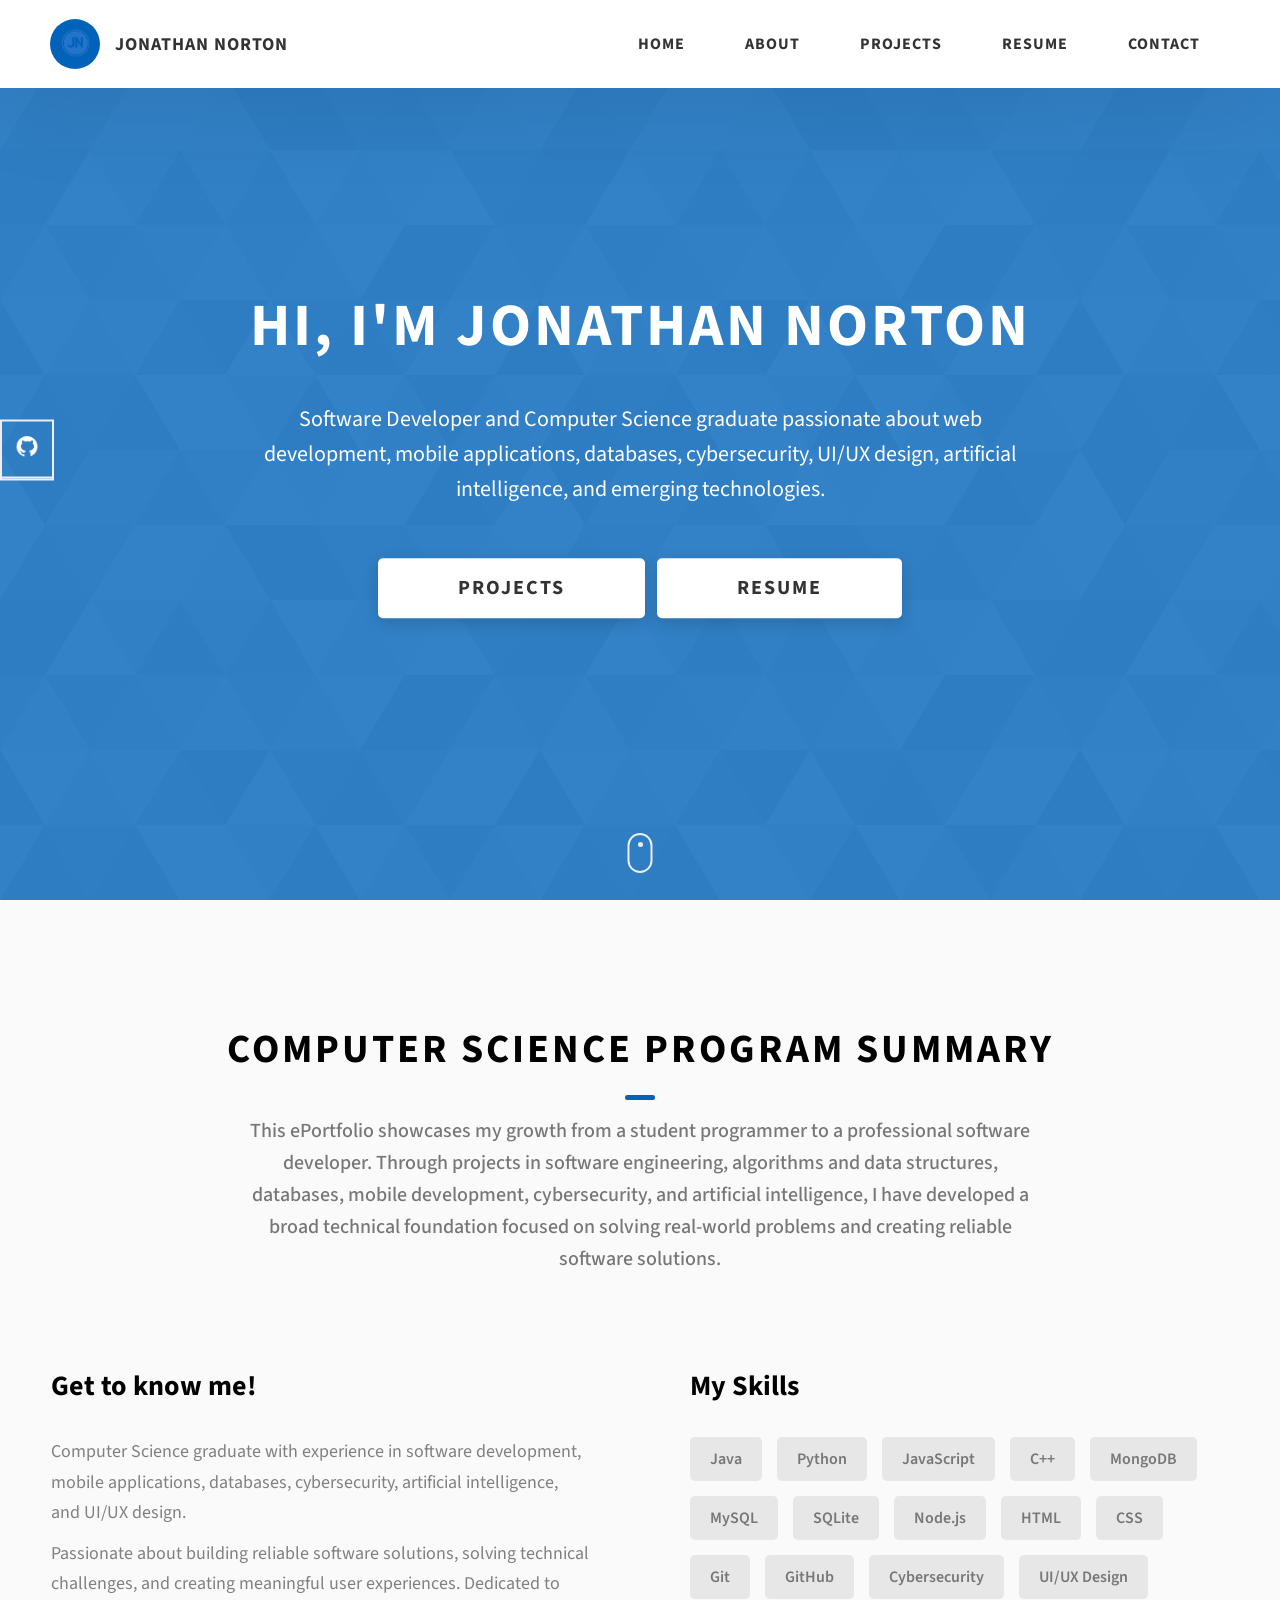
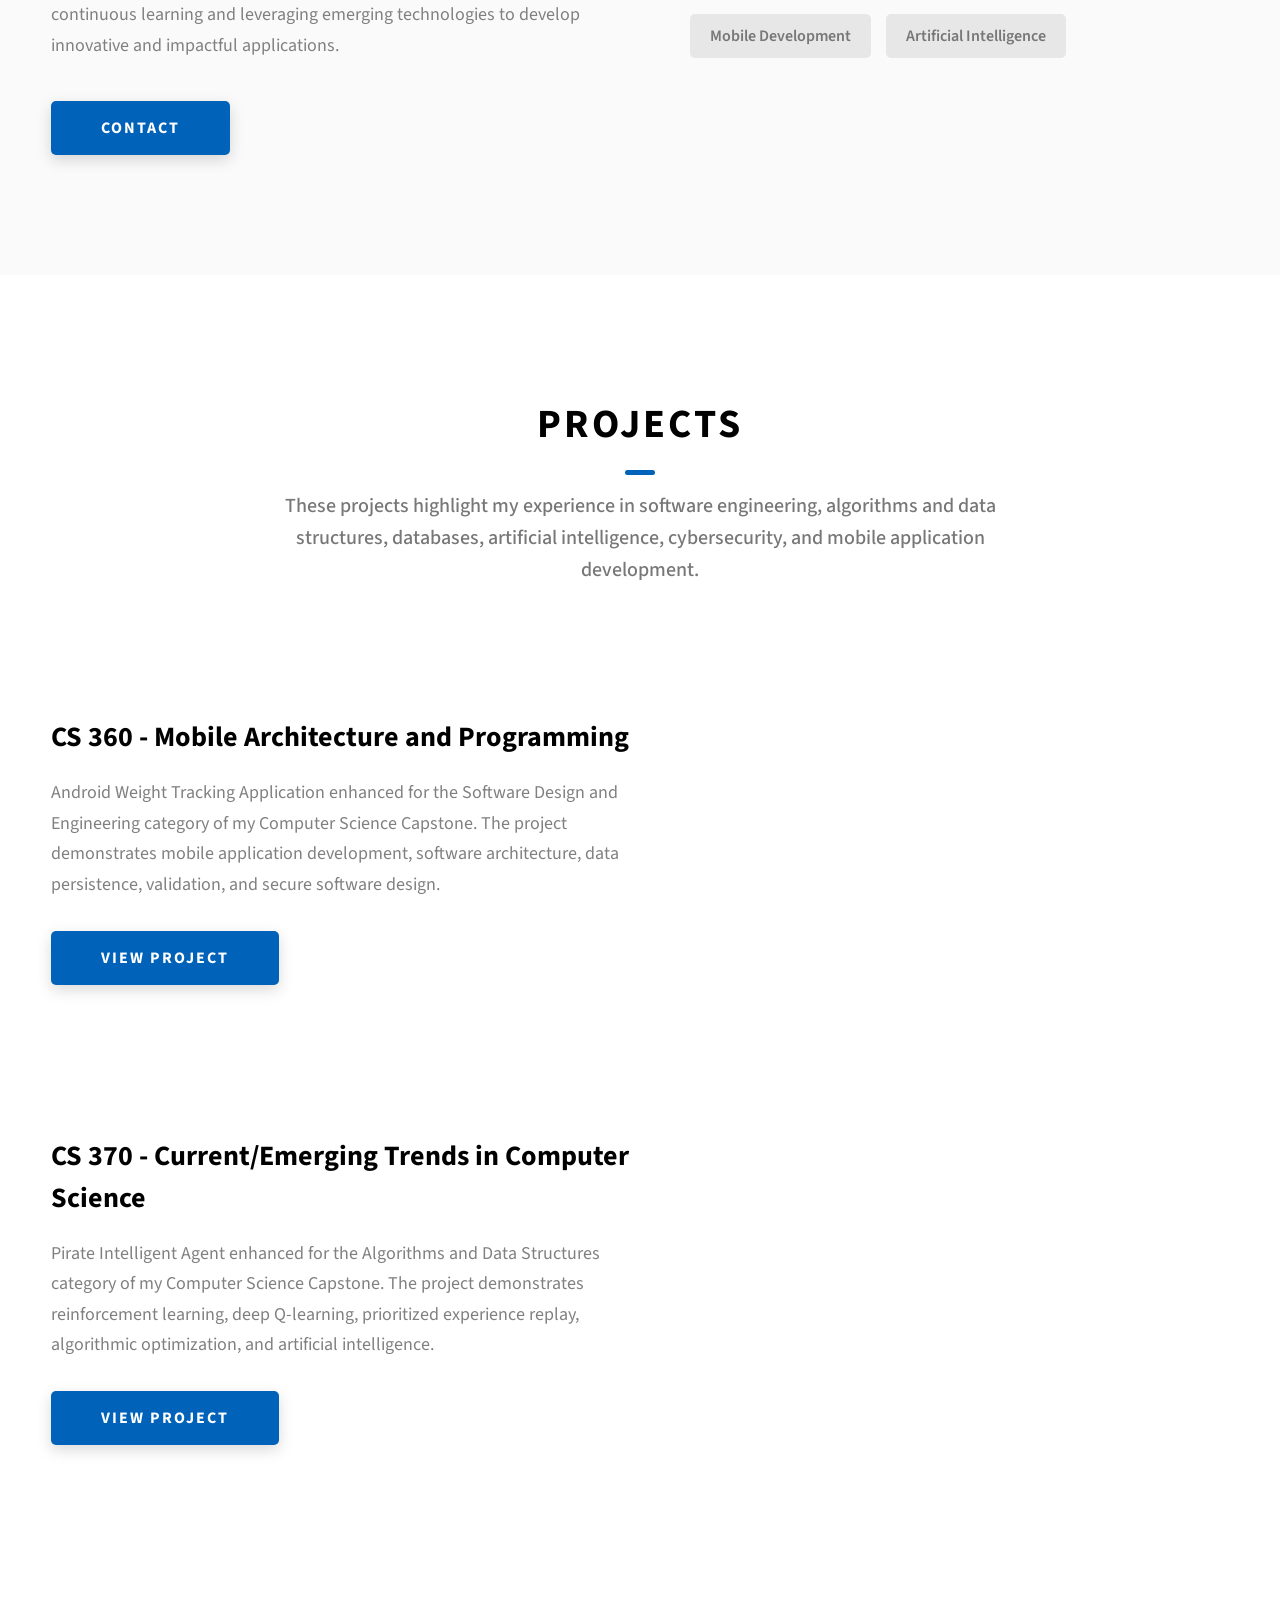
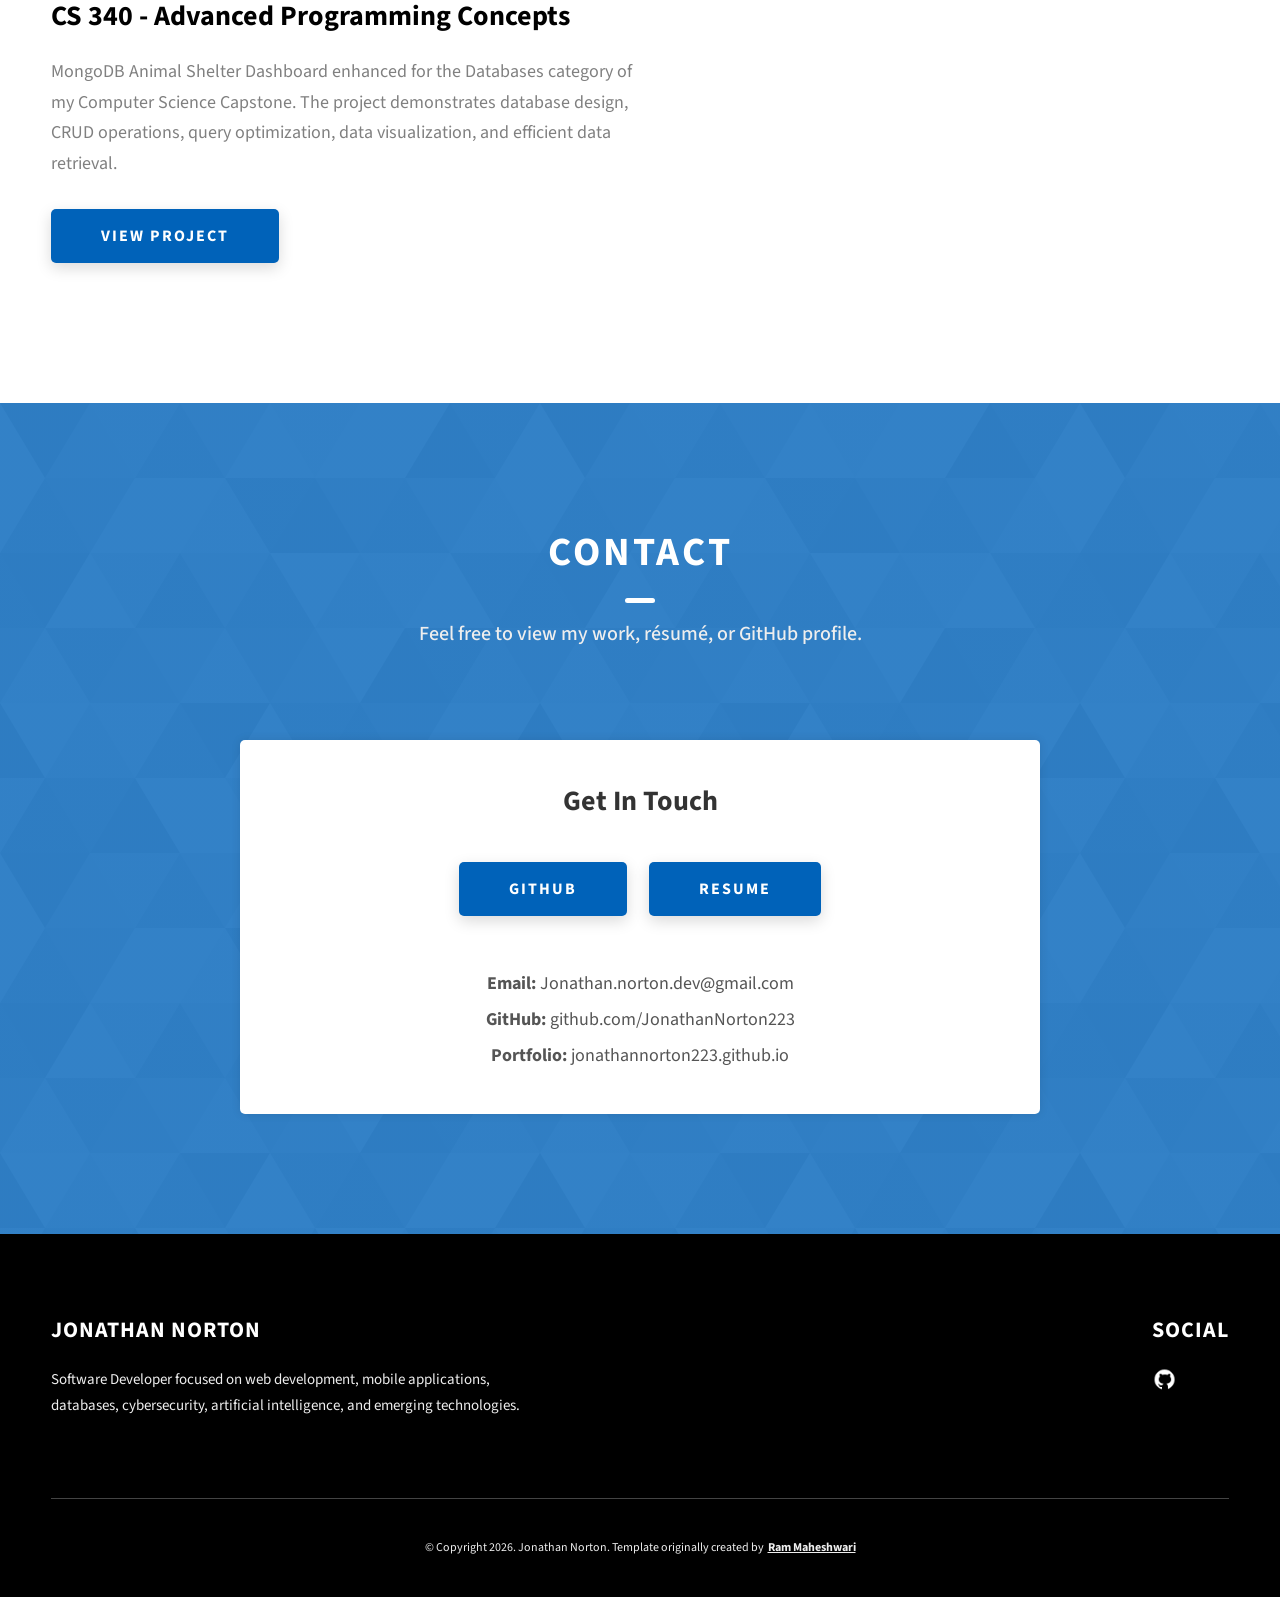
==== commit 1859a1ef: "Update index.html" ====
--- a/index.html
+++ b/index.html
@@ -372,34 +372,6 @@
             <div class="projects__row-content">
 
               <h3 class="projects__row-content-title">
-                CS 340 - Advanced Programming Concepts
-              </h3>
-
-              <p class="projects__row-content-desc">
-                MongoDB Animal Shelter Dashboard enhanced for the Databases
-                category of my Computer Science Capstone. The project
-                demonstrates database design, CRUD operations, query
-                optimization, data visualization, and efficient data retrieval.
-              </p>
-
-              <a
-                href="./project-2.html"
-                class="btn btn--med btn--theme dynamicBgClr"
-              >
-                View Project
-              </a>
-
-            </div>
-
-          </div>
-
-
-          <!-- PROJECT 3 -->
-          <div class="projects__row">
-
-            <div class="projects__row-content">
-
-              <h3 class="projects__row-content-title">
                 CS 370 - Current/Emerging Trends in Computer Science
               </h3>
 
@@ -409,6 +381,34 @@
                 demonstrates reinforcement learning, deep Q-learning, prioritized
                 experience replay, algorithmic optimization, and artificial
                 intelligence.
+              </p>
+
+              <a
+                href="./project-2.html"
+                class="btn btn--med btn--theme dynamicBgClr"
+              >
+                View Project
+              </a>
+
+            </div>
+
+          </div>
+
+
+          <!-- PROJECT 3 -->
+          <div class="projects__row">
+
+            <div class="projects__row-content">
+
+              <h3 class="projects__row-content-title">
+                CS 340 - Advanced Programming Concepts
+              </h3>
+
+              <p class="projects__row-content-desc">
+                MongoDB Animal Shelter Dashboard enhanced for the Databases
+                category of my Computer Science Capstone. The project
+                demonstrates database design, CRUD operations, query
+                optimization, data visualization, and efficient data retrieval.
               </p>
 
               <a
